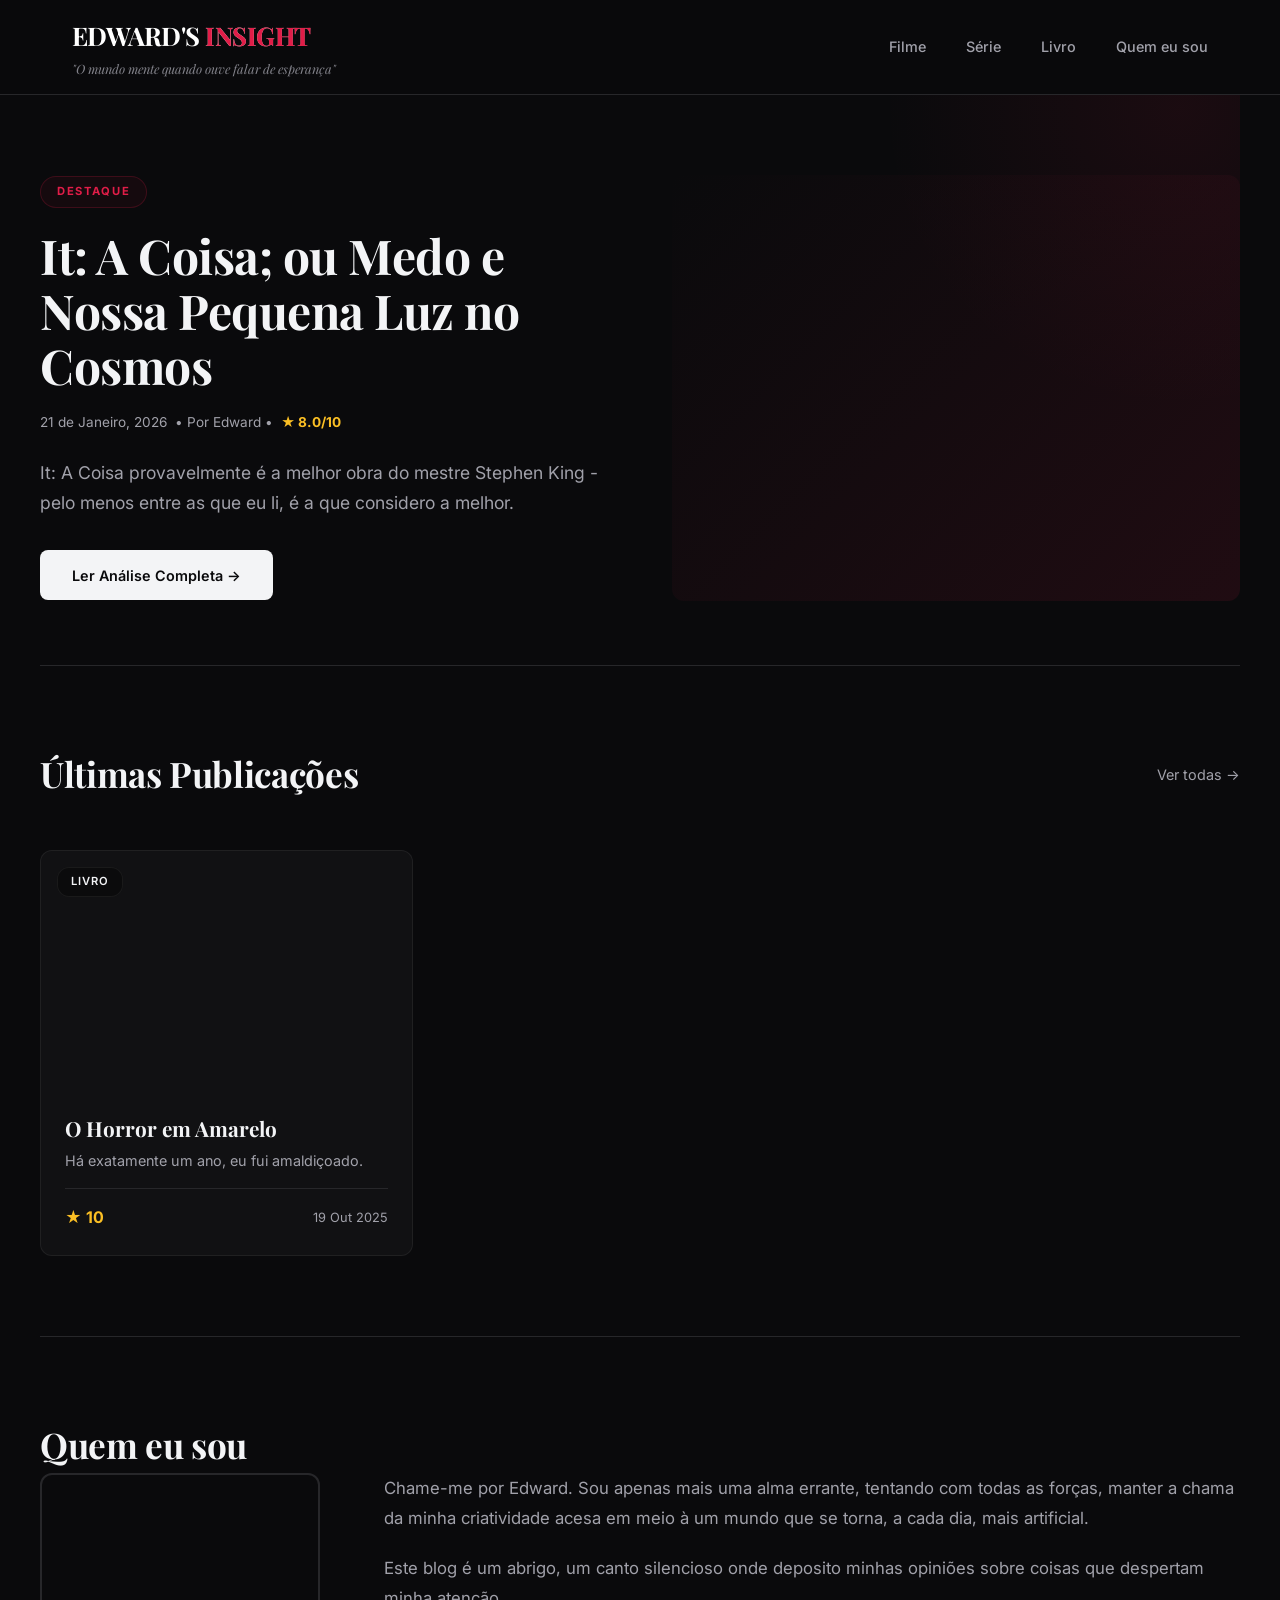
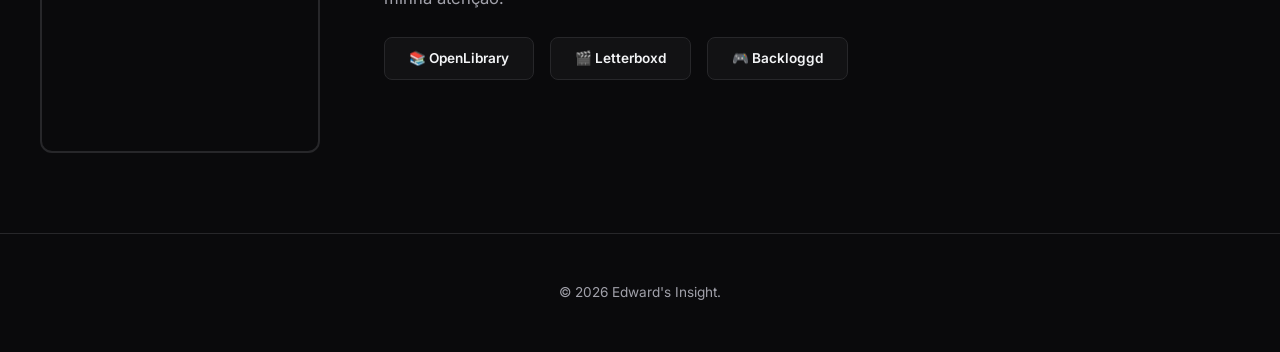
==== index.html @ c58634f1 "Update index.html" ====
<!DOCTYPE html>
<html lang="pt-BR">
<head>
    <meta charset="UTF-8">
    <meta name="viewport" content="width=device-width, initial-scale=1.0">
    <title>Edward's Insight</title>
    <link rel="preconnect" href="https://fonts.googleapis.com">
    <link rel="preconnect" href="https://fonts.gstatic.com" crossorigin>
    <link href="https://fonts.googleapis.com/css2?family=Inter:wght@400;500;600;700;800;900&family=Playfair+Display:ital,wght@0,700;1,700&display=swap" rel="stylesheet">
    <link rel="stylesheet" href="style.css">
</head>
<body>

    <header>
        <div class="container nav-container">
            <div class="header-brand">
                <a href="#" class="logo">Edward's <span>Insight</span></a>
                <span class="citacao">"O mundo mente quando ouve falar de esperança"</span>
            </div>
            <nav class="menu">
                <a href="#filmes">Filme</a>
                <a href="#series">Série</a>
                <a href="#livros">Livro</a>
                <a href="#quem-sou-eu">Quem eu sou</a>
            </nav>
            <button class="menu-toggle" aria-label="Abrir Menu">
                <span></span>
                <span></span>
                <span></span>
            </button>
        </div>
    </header>

    <section class="container hero">
        <div class="hero-grid">
            <div>
                <span class="tag">Destaque</span>
                <h1 class="hero-titulo">It: A Coisa; ou Medo e Nossa Pequena Luz no Cosmos</h1>
                <div class="meta">
                    <span>21 de Janeiro, 2026</span> • Por Edward • <span class="nota">★ 8.0/10</span>
                </div>
                <p class="hero-resumo">It: A Coisa provavelmente é a melhor obra do mestre Stephen King - pelo menos entre as que eu li, é a que considero a melhor.</p>
                <a href="artigos/it-serie.html" class="btn">Ler Análise Completa →</a>
            </div>
            <div class="hero-img-wrapper">
                <div class="hero-img" style="background-image: url('https://blogger.googleusercontent.com/img/b/R29vZ2xl/AVvXsEgFKUwnUkqNeAth1HgjTE02t_tDlfTXIJB0loju9uPDyCNITVh2ySRMK10zmA19sbYZz03EWnmIUHeQOFtm_yA51IrLAlcfj9njVxH4b0obHz_Ozd2uHpbK78REOrAnr-iMw5kouBTcJn1EtJ16XWh7wxf2cvPBUgOrG4vjLDAB_hctxl1NTqbbFlYAZB8S/s1600/1000033085.jpg');"></div>
                <div class="hero-img-overlay"></div>
            </div>
        </div>
    </section>

    <main class="container secao-conteudo">
        <div class="secao-header">
            <h2 class="secao-titulo">Últimas Publicações</h2>
            <a href="publicacoes.html" class="secao-link">Ver todas →</a>
        </div>
        
        <div class="grid-criticas">
            <article class="card">
                <a href="artigos/horror-em-amarelo.html">
                    <div class="card-img" style="background-image: url('https://blogger.googleusercontent.com/img/b/R29vZ2xl/AVvXsEiFDnD8z67GGnF-s6hKpj_prEW8hQm7ewB-X1jtVSBGwHzGWJQbJ6jT2U1hAUmMNIXkS3K8GuqwLOHyX2R-pKJ4xU77IoP63W0wJTDqHqoehyb1eLx3AXzcw4Y2yngd91Ul8_TxpV7jS0K-itjn5jR6amAvORm_9KVlvcJJZdZ10aA51wvpXo13y38NTB_N/s1536/1000198270.png');">
                        <span class="card-tag">Livro</span>
                    </div>
                    <div class="card-content">
                        <h3 class="card-titulo">O Horror em Amarelo</h3>
                        <p class="card-resumo">Há exatamente um ano, eu fui amaldiçoado.</p>
                        <div class="card-footer">
                            <span class="nota">★ 10</span>
                            <span class="card-data">19 Out 2025</span>
                        </div>
                    </div>
                </a>
            </article>
        </div> 
    </main> 

    <section id="quem-sou-eu" class="container secao-conteudo" style="border-bottom: none;">
        <h2 class="secao-titulo">Quem eu sou</h2>
        <div class="sobre-grid">
            <div class="perfil-img" style="background-image: url('imagens/reator.jpg');"></div>
            <div class="sobre-conteudo">
                <p class="sobre-texto">Chame-me por Edward. Sou apenas mais uma alma errante, tentando com todas as forças, manter a chama da minha criatividade acesa em meio à um mundo que se torna, a cada dia, mais artificial.</p>
                <p class="sobre-texto">Este blog é um abrigo, um canto silencioso onde deposito minhas opiniões sobre coisas que despertam minha atenção.</p>
                <div class="redes-sociais">
                    <a href="https://openlibrary.org/people/edward_a_gall/books/already-read" target="_blank" class="btn-social">📚 OpenLibrary</a>
                    <a href="https://letterboxd.com/Edward_AGall/" target="_blank" class="btn-social">🎬 Letterboxd</a>
                    <a href="#" target="_blank" class="btn-social">🎮 Backloggd</a>
                </div>
            </div>
        </div>
    </section>

    <footer>
        <div class="container">
            <p>&copy; 2026 Edward's Insight.</p>
        </div>
    </footer>

    <script>
        // Menu mobile toggle simples
        document.querySelector('.menu-toggle')?.addEventListener('click', function() {
            document.querySelector('.menu').classList.toggle('active');
        });
    </script>
</body>
</html>
---- style.css ----
/* style.css - Versão Melhorada e Otimizada */
:root {
    --bg-principal: #0a0a0c;
    --bg-card: #121215;
    --texto-principal: #f3f4f6;
    --texto-secundario: #a1a1aa;
    --sotaque: #e11d48;
    --sotaque-glow: rgba(225, 29, 72, 0.15);
    --borda: #27272a;
    --glass-bg: rgba(255, 255, 255, 0.03);
    --glass-border: rgba(255, 255, 255, 0.06);
    
    /* Fontes aplicadas corretamente */
    --fonte-padrao: 'Inter', -apple-system, BlinkMacSystemFont, sans-serif;
    --fonte-destaque: 'Playfair Display', serif;
}

* {
    margin: 0;
    padding: 0;
    box-sizing: border-box;
}

html {
    scroll-behavior: smooth;
}

body {
    background-color: var(--bg-principal);
    color: var(--texto-principal);
    line-height: 1.6;
    font-family: var(--fonte-padrao);
    -webkit-font-smoothing: antialiased;
}

a {
    color: inherit;
    text-decoration: none;
}

.container {
    max-width: 1200px;
    margin: 0 auto;
    padding: 0 2rem;
}

/* === HEADER === */
header {
    border-bottom: 1px solid var(--borda);
    position: sticky;
    top: 0;
    background: rgba(10, 10, 12, 0.85);
    backdrop-filter: blur(20px) saturate(1.2);
    -webkit-backdrop-filter: blur(20px) saturate(1.2);
    z-index: 100;
    padding: 0.75rem 0;
}

.nav-container {
    display: flex;
    justify-content: space-between;
    align-items: center;
    min-height: 70px;
}

.header-brand {
    display: flex;
    flex-direction: column;
}

.logo {
    font-family: var(--fonte-destaque);
    font-size: 1.6rem;
    font-weight: 700;
    letter-spacing: -0.02em;
    text-transform: uppercase;
    background: linear-gradient(135deg, #fff 60%, var(--sotaque));
    -webkit-background-clip: text;
    -webkit-text-fill-color: transparent;
    background-clip: text;
}

.logo span {
    background: none;
    -webkit-text-fill-color: var(--sotaque);
}

.citacao {
    font-family: var(--fonte-destaque);
    font-size: 0.8rem;
    color: var(--texto-secundario);
    font-style: italic;
    margin-top: 0.2rem;
    opacity: 0.8;
}

.menu {
    display: flex;
    gap: 2.5rem;
    font-size: 0.9rem;
    font-weight: 500;
}

.menu a {
    color: var(--texto-secundario);
    position: relative;
    transition: color 0.3s ease;
}

.menu a::after {
    content: '';
    position: absolute;
    bottom: -4px;
    left: 0;
    width: 0;
    height: 2px;
    background: var(--sotaque);
    transition: width 0.3s ease;
}

.menu a:hover {
    color: var(--texto-principal);
}

.menu a:hover::after {
    width: 100%;
}

.menu-toggle {
    display: none;
    flex-direction: column;
    gap: 5px;
    background: none;
    border: none;
    cursor: pointer;
    padding: 5px;
}

.menu-toggle span {
    width: 25px;
    height: 2px;
    background: var(--texto-principal);
    transition: all 0.3s ease;
}

/* === HERO === */
.hero {
    padding: 5rem 0 4rem;
    border-bottom: 1px solid var(--borda);
    position: relative;
    overflow: hidden;
}

.hero::before {
    content: '';
    position: absolute;
    top: -50%;
    right: -20%;
    width: 600px;
    height: 600px;
    background: radial-gradient(circle, rgba(225, 29, 72, 0.08), transparent 70%);
    border-radius: 50%;
    pointer-events: none;
}

.hero-grid {
    display: grid;
    grid-template-columns: 1fr 1fr;
    gap: 4rem;
    align-items: center;
    position: relative;
    z-index: 1;
}

.hero-img-wrapper {
    position: relative;
    border-radius: 12px;
    overflow: hidden;
    aspect-ratio: 4/3;
}

.hero-img {
    width: 100%;
    height: 100%;
    background-size: cover;
    background-position: center;
    transition: transform 0.6s ease;
}

.hero-img-wrapper:hover .hero-img {
    transform: scale(1.03);
}

.hero-img-overlay {
    position: absolute;
    inset: 0;
    background: linear-gradient(135deg, rgba(10, 10, 12, 0.4), rgba(225, 29, 72, 0.1));
}

.tag {
    display: inline-block;
    font-size: 0.7rem;
    font-weight: 700;
    text-transform: uppercase;
    letter-spacing: 0.15em;
    color: var(--sotaque);
    margin-bottom: 1.2rem;
    padding: 0.4rem 1rem;
    border: 1px solid rgba(225, 29, 72, 0.2);
    border-radius: 20px;
    background: rgba(225, 29, 72, 0.05);
}

.hero-titulo {
    font-family: var(--fonte-destaque);
    font-size: 3rem;
    font-weight: 700;
    line-height: 1.15;
    margin-bottom: 1.2rem;
    letter-spacing: -0.01em;
}

.meta {
    font-size: 0.85rem;
    color: var(--texto-secundario);
    margin-bottom: 1.5rem;
    display: flex;
    gap: 0.5rem;
    flex-wrap: wrap;
}

.nota {
    font-weight: 700;
    color: #fbbf24;
}

.hero-resumo {
    color: var(--texto-secundario);
    margin-bottom: 2rem;
    font-size: 1.1rem;
    line-height: 1.7;
}

.btn {
    display: inline-flex;
    align-items: center;
    gap: 0.5rem;
    background: var(--texto-principal);
    color: var(--bg-principal);
    padding: 0.85rem 2rem;
    border-radius: 8px;
    font-size: 0.9rem;
    font-weight: 600;
    transition: all 0.3s ease;
    border: none;
    cursor: pointer;
}

.btn:hover {
    transform: translateY(-2px);
    box-shadow: 0 10px 30px rgba(225, 29, 72, 0.2);
}

/* === SEÇÃO === */
.secao-conteudo {
    padding: 5rem 0;
    border-bottom: 1px solid var(--borda);
}

.secao-header {
    display: flex;
    justify-content: space-between;
    align-items: center;
    margin-bottom: 3rem;
}

.secao-titulo {
    font-family: var(--fonte-destaque);
    font-size: 2.2rem;
    font-weight: 700;
    letter-spacing: -0.01em;
}

.secao-link {
    color: var(--texto-secundario);
    font-size: 0.9rem;
    transition: color 0.3s ease;
}

.secao-link:hover {
    color: var(--texto-principal);
}

/* === GRID DE CRÍTICAS === */
.grid-criticas {
    display: grid;
    grid-template-columns: repeat(auto-fill, minmax(320px, 1fr));
    gap: 2.5rem;
}

.card {
    background: var(--glass-bg);
    border: 1px solid var(--glass-border);
    border-radius: 12px;
    overflow: hidden;
    transition: all 0.4s ease;
}

.card:hover {
    transform: translateY(-6px);
    border-color: rgba(225, 29, 72, 0.2);
    box-shadow: 0 20px 40px rgba(0, 0, 0, 0.3);
}

.card-img {
    width: 100%;
    height: 240px;
    background-size: cover;
    background-position: center;
    position: relative;
}

.card-tag {
    position: absolute;
    top: 1rem;
    left: 1rem;
    font-size: 0.7rem;
    font-weight: 600;
    text-transform: uppercase;
    letter-spacing: 0.1em;
    padding: 0.3rem 0.8rem;
    border-radius: 12px;
    background: rgba(10, 10, 12, 0.8);
    backdrop-filter: blur(8px);
    border: 1px solid var(--glass-border);
}

.card-content {
    padding: 1.5rem;
}

.card-titulo {
    font-family: var(--fonte-destaque);
    font-size: 1.3rem;
    font-weight: 700;
    line-height: 1.3;
    margin-bottom: 0.5rem;
}

.card-resumo {
    color: var(--texto-secundario);
    font-size: 0.9rem;
    line-height: 1.5;
    margin-bottom: 1rem;
}

.card-footer {
    display: flex;
    justify-content: space-between;
    align-items: center;
    padding-top: 1rem;
    border-top: 1px solid var(--borda);
}

.card-data {
    color: var(--texto-secundario);
    font-size: 0.8rem;
}

/* === SOBRE === */
.sobre-grid {
    display: grid;
    grid-template-columns: 280px 1fr;
    gap: 4rem;
    align-items: start;
}

.perfil-img {
    width: 100%;
    aspect-ratio: 1;
    background-size: cover;
    background-position: center;
    border-radius: 12px;
    border: 2px solid var(--borda);
    transition: transform 0.4s ease;
}

.perfil-img:hover {
    transform: scale(1.02);
}

.sobre-texto {
    color: var(--texto-secundario);
    font-size: 1.05rem;
    line-height: 1.8;
    margin-bottom: 1.2rem;
}

.redes-sociais {
    display: flex;
    gap: 1rem;
    flex-wrap: wrap;
    margin-top: 1.5rem;
}

.btn-social {
    padding: 0.6rem 1.5rem;
    border-radius: 8px;
    font-size: 0.85rem;
    font-weight: 600;
    border: 1px solid var(--borda);
    color: var(--texto-principal);
    background: var(--glass-bg);
    transition: all 0.3s ease;
}

.btn-social:hover {
    background: var(--texto-principal);
    color: var(--bg-principal);
    transform: translateY(-2px);
}

/* === FOOTER === */
footer {
    padding: 3rem 0;
    text-align: center;
    border-top: 1px solid var(--borda);
    font-size: 0.85rem;
    color: var(--texto-secundario);
}

/* === RESPONSIVO === */
@media (max-width: 1024px) {
    .hero-titulo {
        font-size: 2.5rem;
    }
}

@media (max-width: 768px) {
    .hero-grid, .sobre-grid {
        grid-template-columns: 1fr;
        gap: 2.5rem;
    }
    
    .hero {
        padding: 3rem 0;
    }
    
    .hero-titulo {
        font-size: 2.2rem;
    }
    
    .hero-img-wrapper {
        order: -1;
        max-height: 300px;
    }
    
    .perfil-img {
        max-width: 280px;
        margin: 0 auto;
    }
    
    .menu {
        display: none;
        position: absolute;
        top: 100%;
        left: 0;
        right: 0;
        background: rgba(10, 10, 12, 0.95);
        backdrop-filter: blur(20px);
        flex-direction: column;
        padding: 2rem;
        gap: 1.5rem;
        border-bottom: 1px solid var(--borda);
    }
    
    .menu.active {
        display: flex;
    }
    
    .menu-toggle {
        display: flex;
    }
    
    .grid-criticas {
        grid-template-columns: 1fr;
    }
    
    .secao-header {
        flex-direction: column;
        align-items: flex-start;
        gap: 0.5rem;
    }
    
    .secao-titulo {
        font-size: 1.8rem;
    }
}

@media (max-width: 480px) {
    .container {
        padding: 0 1rem;
    }
    
    .hero-titulo {
        font-size: 1.8rem;
    }
    
    .btn {
        width: 100%;
        justify-content: center;
    }
}

/* ========================================================
   CONFIGURAÇÃO DAS PÁGINAS INTERNAS (CRÍTICA E FEED)
======================================================== */

.artigo-page header,
.feed-page header {
    position: relative !important;
    backdrop-filter: none !important;
    -webkit-backdrop-filter: none !important;
    background: var(--bg-principal) !important;
}

@media (max-width: 768px) {
    .artigo-page header,
    .feed-page header {
        position: relative !important;
    }
}
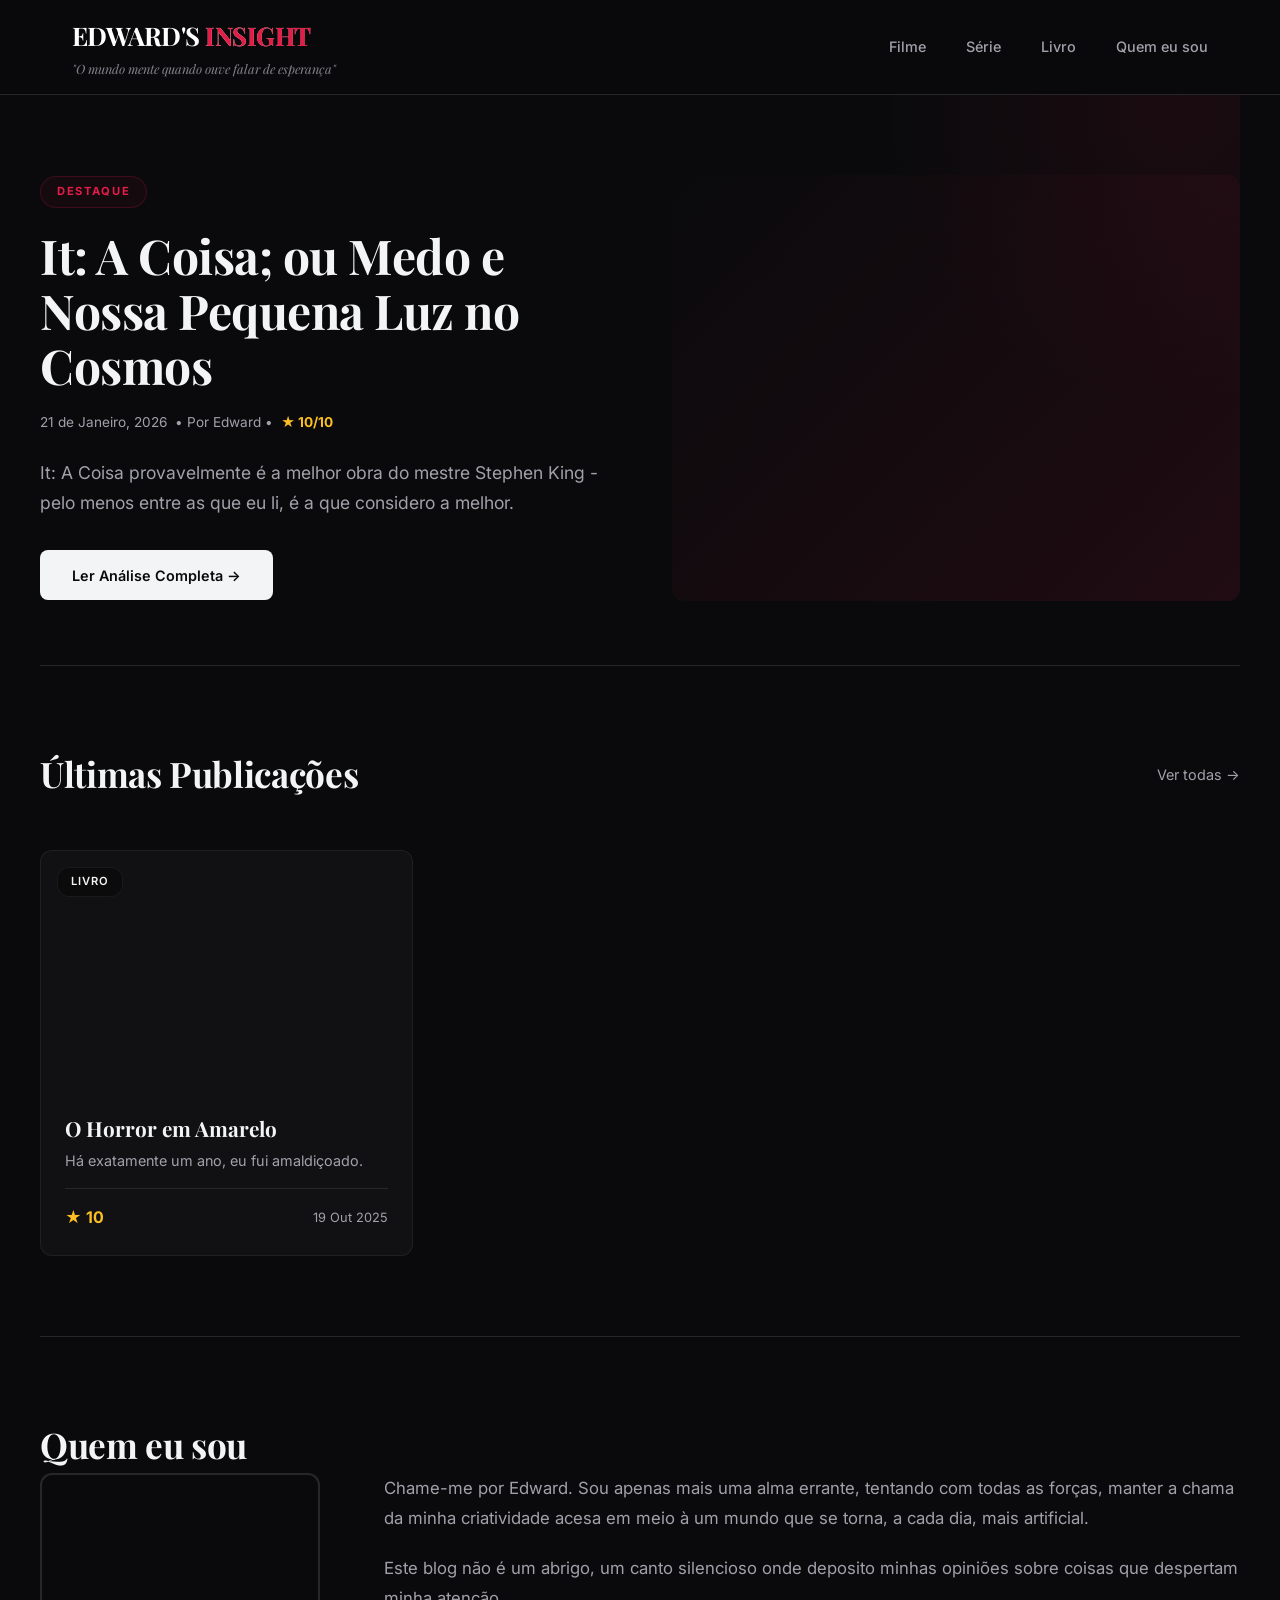
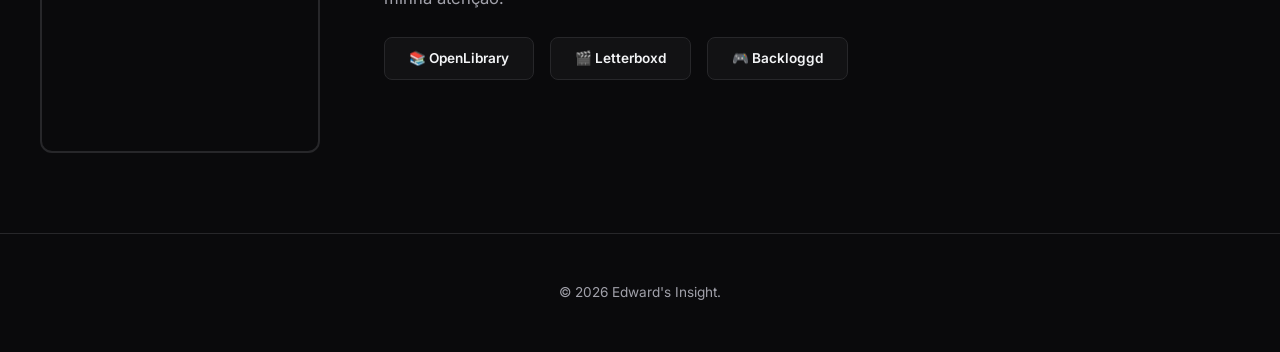
==== commit 7f1eff71: "Update navigation links and improve content clarity" ====
--- a/index.html
+++ b/index.html
@@ -18,11 +18,11 @@
                 <span class="citacao">"O mundo mente quando ouve falar de esperança"</span>
             </div>
             <nav class="menu">
-                <a href="#filmes">Filme</a>
-                <a href="#series">Série</a>
-                <a href="#livros">Livro</a>
-                <a href="#quem-sou-eu">Quem eu sou</a>
-            </nav>
+    		<a href="publicacoes.html?tag=filme">Filme</a>
+   		 <a href="publicacoes.html?tag=serie">Série</a>
+    		<a href="publicacoes.html?tag=livro">Livro</a>
+    		<a href="index.html#quem-sou-eu">Quem eu sou</a>
+	    </nav>
             <button class="menu-toggle" aria-label="Abrir Menu">
                 <span></span>
                 <span></span>
@@ -37,7 +37,7 @@
                 <span class="tag">Destaque</span>
                 <h1 class="hero-titulo">It: A Coisa; ou Medo e Nossa Pequena Luz no Cosmos</h1>
                 <div class="meta">
-                    <span>21 de Janeiro, 2026</span> • Por Edward • <span class="nota">★ 8.0/10</span>
+                    <span>21 de Janeiro, 2026</span> • Por Edward • <span class="nota">★ 10/10</span>
                 </div>
                 <p class="hero-resumo">It: A Coisa provavelmente é a melhor obra do mestre Stephen King - pelo menos entre as que eu li, é a que considero a melhor.</p>
                 <a href="artigos/it-serie.html" class="btn">Ler Análise Completa →</a>
@@ -80,7 +80,7 @@
             <div class="perfil-img" style="background-image: url('imagens/reator.jpg');"></div>
             <div class="sobre-conteudo">
                 <p class="sobre-texto">Chame-me por Edward. Sou apenas mais uma alma errante, tentando com todas as forças, manter a chama da minha criatividade acesa em meio à um mundo que se torna, a cada dia, mais artificial.</p>
-                <p class="sobre-texto">Este blog é um abrigo, um canto silencioso onde deposito minhas opiniões sobre coisas que despertam minha atenção.</p>
+                <p class="sobre-texto">Este blog não é um abrigo, um canto silencioso onde deposito minhas opiniões sobre coisas que despertam minha atenção.</p>
                 <div class="redes-sociais">
                     <a href="https://openlibrary.org/people/edward_a_gall/books/already-read" target="_blank" class="btn-social">📚 OpenLibrary</a>
                     <a href="https://letterboxd.com/Edward_AGall/" target="_blank" class="btn-social">🎬 Letterboxd</a>
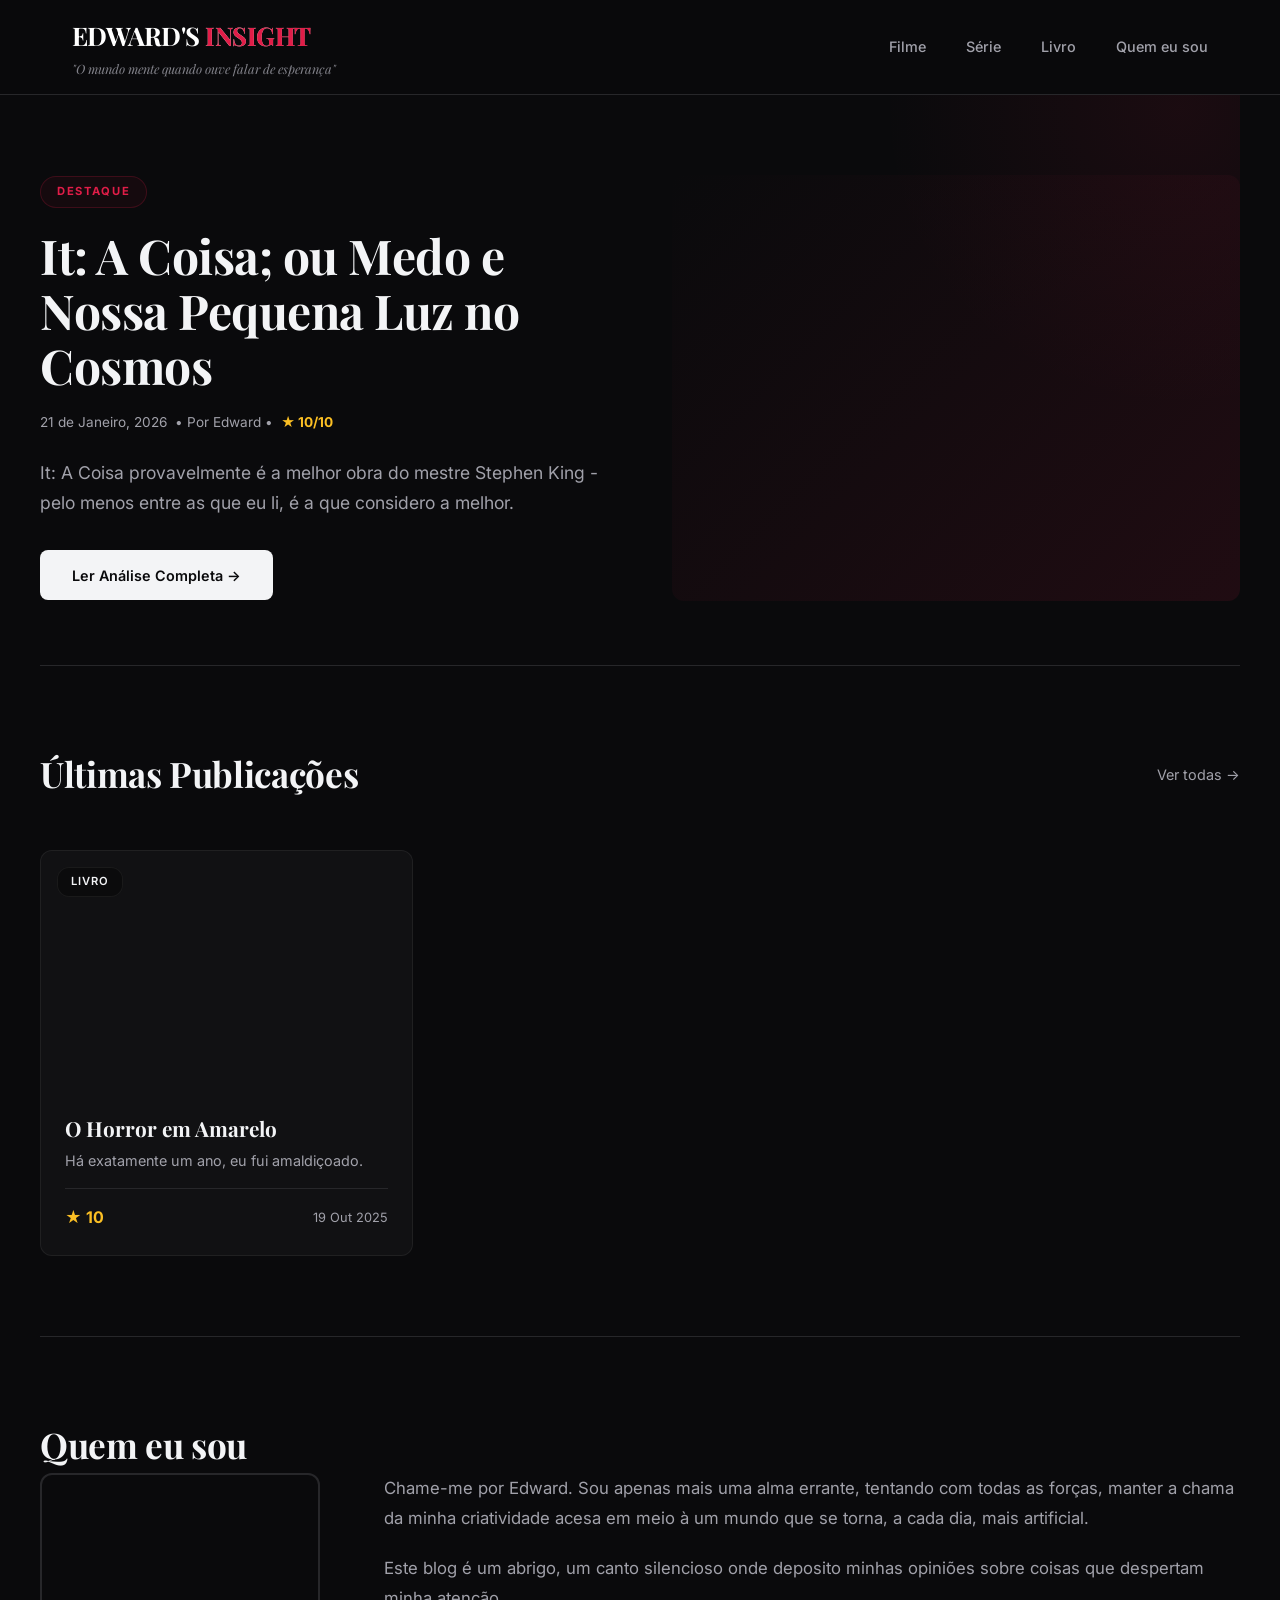
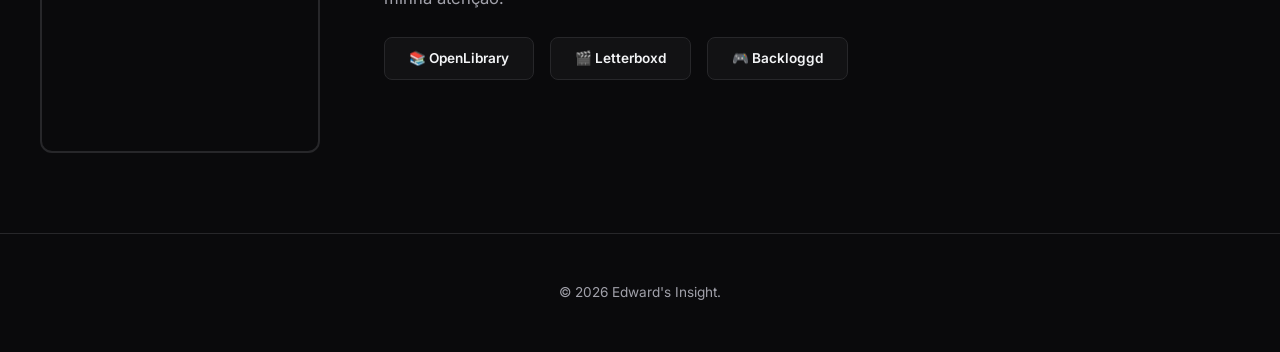
==== commit 45d29b30: "Update index.html" ====
--- a/index.html
+++ b/index.html
@@ -77,10 +77,10 @@
     <section id="quem-sou-eu" class="container secao-conteudo" style="border-bottom: none;">
         <h2 class="secao-titulo">Quem eu sou</h2>
         <div class="sobre-grid">
-            <div class="perfil-img" style="background-image: url('imagens/reator.jpg');"></div>
+            <div class="perfil-img" style="background-image: url('https://i.ibb.co/C5Znq2pF/IMG-20260616-191210-023.jpg');"></div>
             <div class="sobre-conteudo">
                 <p class="sobre-texto">Chame-me por Edward. Sou apenas mais uma alma errante, tentando com todas as forças, manter a chama da minha criatividade acesa em meio à um mundo que se torna, a cada dia, mais artificial.</p>
-                <p class="sobre-texto">Este blog não é um abrigo, um canto silencioso onde deposito minhas opiniões sobre coisas que despertam minha atenção.</p>
+                <p class="sobre-texto">Este blog é um abrigo, um canto silencioso onde deposito minhas opiniões sobre coisas que despertam minha atenção.</p>
                 <div class="redes-sociais">
                     <a href="https://openlibrary.org/people/edward_a_gall/books/already-read" target="_blank" class="btn-social">📚 OpenLibrary</a>
                     <a href="https://letterboxd.com/Edward_AGall/" target="_blank" class="btn-social">🎬 Letterboxd</a>
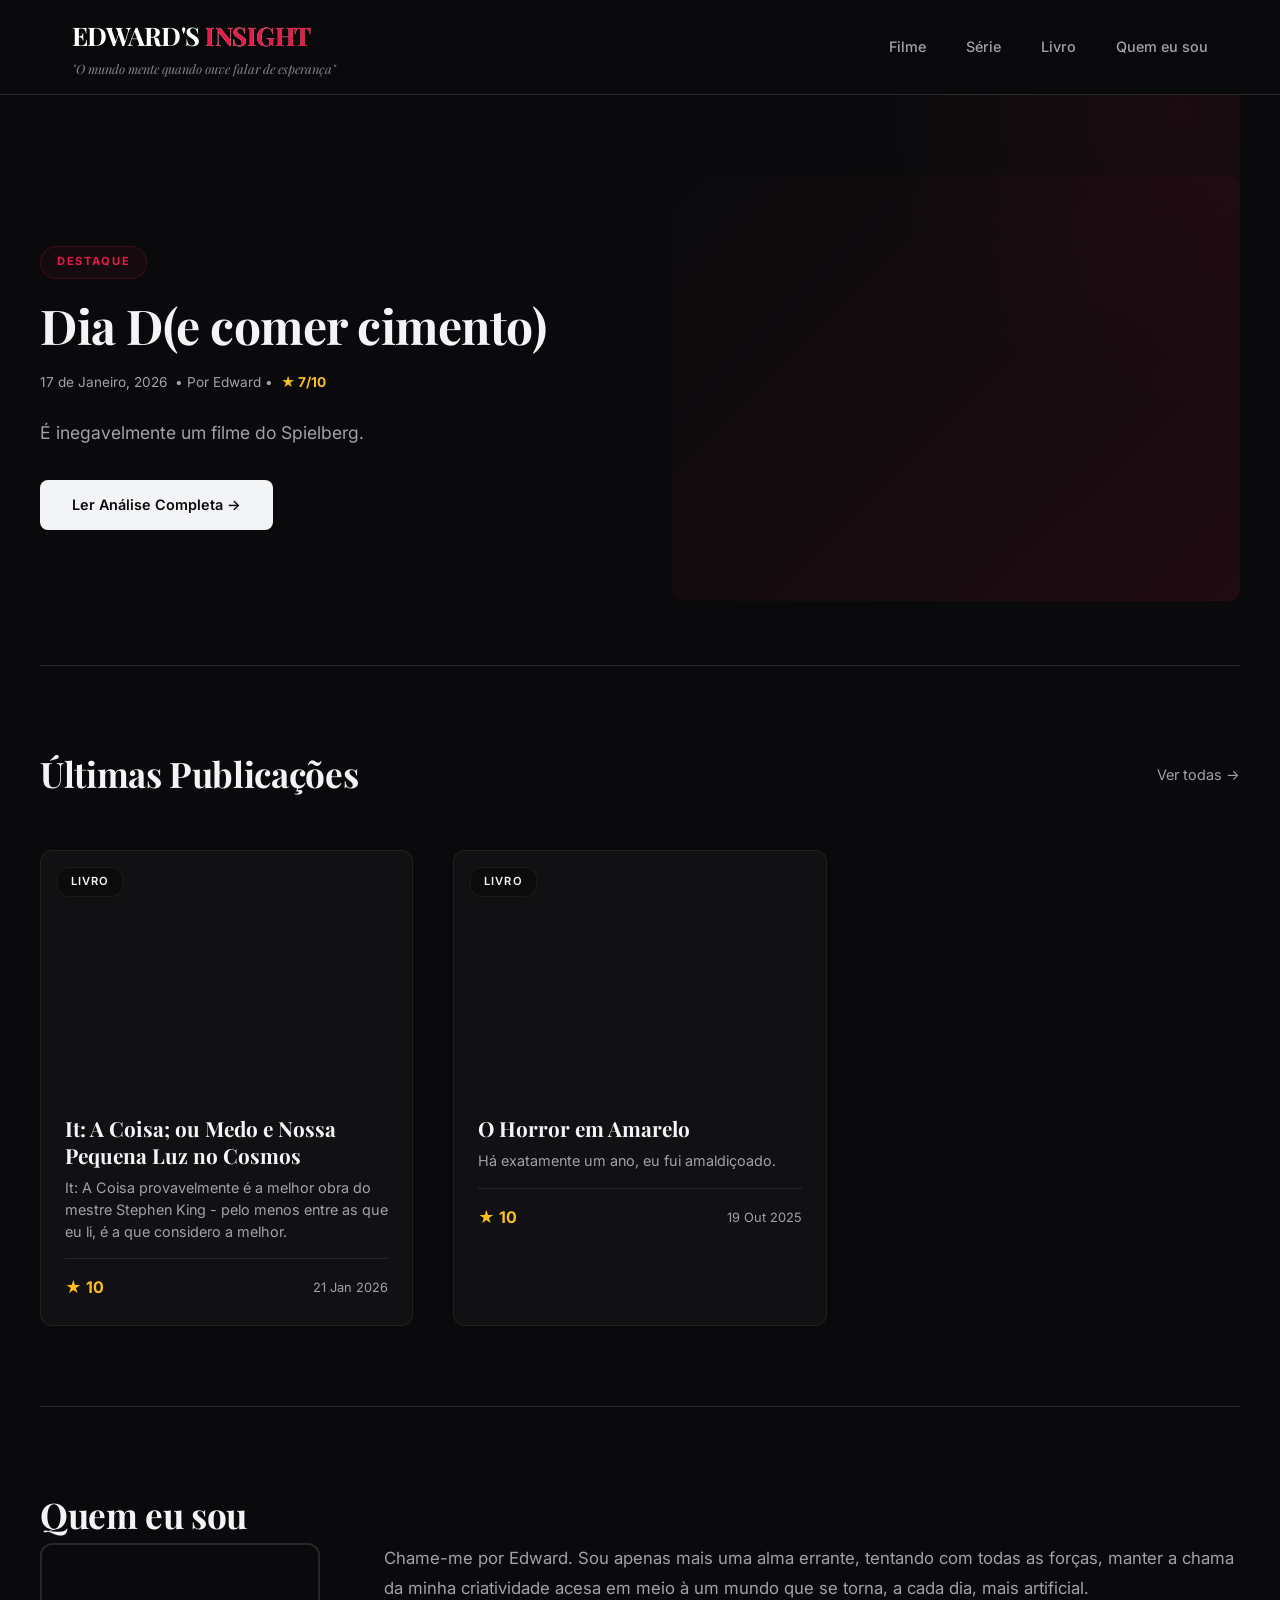
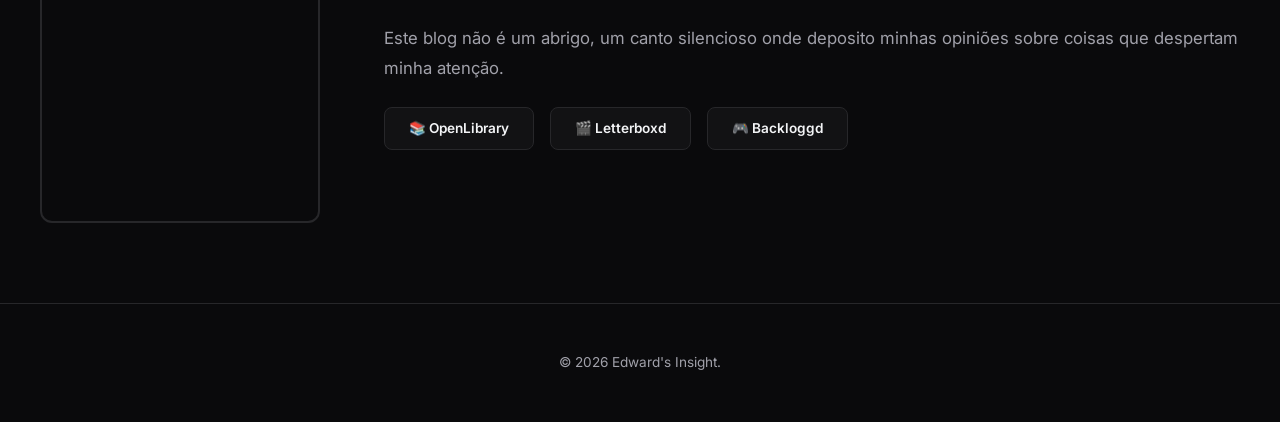
==== commit e50f78d5: "Update index.html" ====
--- a/index.html
+++ b/index.html
@@ -35,15 +35,15 @@
         <div class="hero-grid">
             <div>
                 <span class="tag">Destaque</span>
-                <h1 class="hero-titulo">It: A Coisa; ou Medo e Nossa Pequena Luz no Cosmos</h1>
+                <h1 class="hero-titulo">Dia D(e comer cimento)</h1>
                 <div class="meta">
-                    <span>21 de Janeiro, 2026</span> • Por Edward • <span class="nota">★ 10/10</span>
+                    <span>17 de Janeiro, 2026</span> • Por Edward • <span class="nota">★ 7/10</span>
                 </div>
-                <p class="hero-resumo">It: A Coisa provavelmente é a melhor obra do mestre Stephen King - pelo menos entre as que eu li, é a que considero a melhor.</p>
-                <a href="artigos/it-serie.html" class="btn">Ler Análise Completa →</a>
+                <p class="hero-resumo">É inegavelmente um filme do Spielberg.</p>
+                <a href="artigos/dia-d.html" class="btn">Ler Análise Completa →</a>
             </div>
             <div class="hero-img-wrapper">
-                <div class="hero-img" style="background-image: url('https://blogger.googleusercontent.com/img/b/R29vZ2xl/AVvXsEgFKUwnUkqNeAth1HgjTE02t_tDlfTXIJB0loju9uPDyCNITVh2ySRMK10zmA19sbYZz03EWnmIUHeQOFtm_yA51IrLAlcfj9njVxH4b0obHz_Ozd2uHpbK78REOrAnr-iMw5kouBTcJn1EtJ16XWh7wxf2cvPBUgOrG4vjLDAB_hctxl1NTqbbFlYAZB8S/s1600/1000033085.jpg');"></div>
+                <div class="hero-img" style="background-image: url('https://m.media-amazon.com/images/M/MV5BZDMzMDNiZDItYmM2MC00ZWEzLTliZDAtMGZjNTE2ZjVjYmJkXkEyXkFqcGc@._V1_FMjpg_UX1000_.jpg');"></div>
                 <div class="hero-img-overlay"></div>
             </div>
         </div>
@@ -54,8 +54,25 @@
             <h2 class="secao-titulo">Últimas Publicações</h2>
             <a href="publicacoes.html" class="secao-link">Ver todas →</a>
         </div>
+
+        <div class="grid-criticas">
+            
+            <article class="card">
+                <a href="artigos/it-serie.html">
+                    <div class="card-img" style="background-image: url('https://blogger.googleusercontent.com/img/b/R29vZ2xl/AVvXsEgFKUwnUkqNeAth1HgjTE02t_tDlfTXIJB0loju9uPDyCNITVh2ySRMK10zmA19sbYZz03EWnmIUHeQOFtm_yA51IrLAlcfj9njVxH4b0obHz_Ozd2uHpbK78REOrAnr-iMw5kouBTcJn1EtJ16XWh7wxf2cvPBUgOrG4vjLDAB_hctxl1NTqbbFlYAZB8S/s1600/1000033085.jpg');">
+                        <span class="card-tag">Livro</span>
+                    </div>
+                    <div class="card-content">
+                        <h3 class="card-titulo">It: A Coisa; ou Medo e Nossa Pequena Luz no Cosmos</h3>
+                        <p class="card-resumo">It: A Coisa provavelmente é a melhor obra do mestre Stephen King - pelo menos entre as que eu li, é a que considero a melhor.</p>
+                        <div class="card-footer">
+                            <span class="nota">★ 10</span>
+                            <span class="card-data">21 Jan 2026</span>
+                        </div>
+                    </div>
+                </a>
+            </article>
         
-        <div class="grid-criticas">
             <article class="card">
                 <a href="artigos/horror-em-amarelo.html">
                     <div class="card-img" style="background-image: url('https://blogger.googleusercontent.com/img/b/R29vZ2xl/AVvXsEiFDnD8z67GGnF-s6hKpj_prEW8hQm7ewB-X1jtVSBGwHzGWJQbJ6jT2U1hAUmMNIXkS3K8GuqwLOHyX2R-pKJ4xU77IoP63W0wJTDqHqoehyb1eLx3AXzcw4Y2yngd91Ul8_TxpV7jS0K-itjn5jR6amAvORm_9KVlvcJJZdZ10aA51wvpXo13y38NTB_N/s1536/1000198270.png');">
@@ -70,17 +87,18 @@
                         </div>
                     </div>
                 </a>
-            </article>
+            </article> 
+
         </div> 
-    </main> 
+    </main>
 
     <section id="quem-sou-eu" class="container secao-conteudo" style="border-bottom: none;">
         <h2 class="secao-titulo">Quem eu sou</h2>
         <div class="sobre-grid">
-            <div class="perfil-img" style="background-image: url('https://i.ibb.co/C5Znq2pF/IMG-20260616-191210-023.jpg');"></div>
+            <div class="perfil-img" style="background-image: url('imagens/reator.jpg');"></div>
             <div class="sobre-conteudo">
                 <p class="sobre-texto">Chame-me por Edward. Sou apenas mais uma alma errante, tentando com todas as forças, manter a chama da minha criatividade acesa em meio à um mundo que se torna, a cada dia, mais artificial.</p>
-                <p class="sobre-texto">Este blog é um abrigo, um canto silencioso onde deposito minhas opiniões sobre coisas que despertam minha atenção.</p>
+                <p class="sobre-texto">Este blog não é um abrigo, um canto silencioso onde deposito minhas opiniões sobre coisas que despertam minha atenção.</p>
                 <div class="redes-sociais">
                     <a href="https://openlibrary.org/people/edward_a_gall/books/already-read" target="_blank" class="btn-social">📚 OpenLibrary</a>
                     <a href="https://letterboxd.com/Edward_AGall/" target="_blank" class="btn-social">🎬 Letterboxd</a>
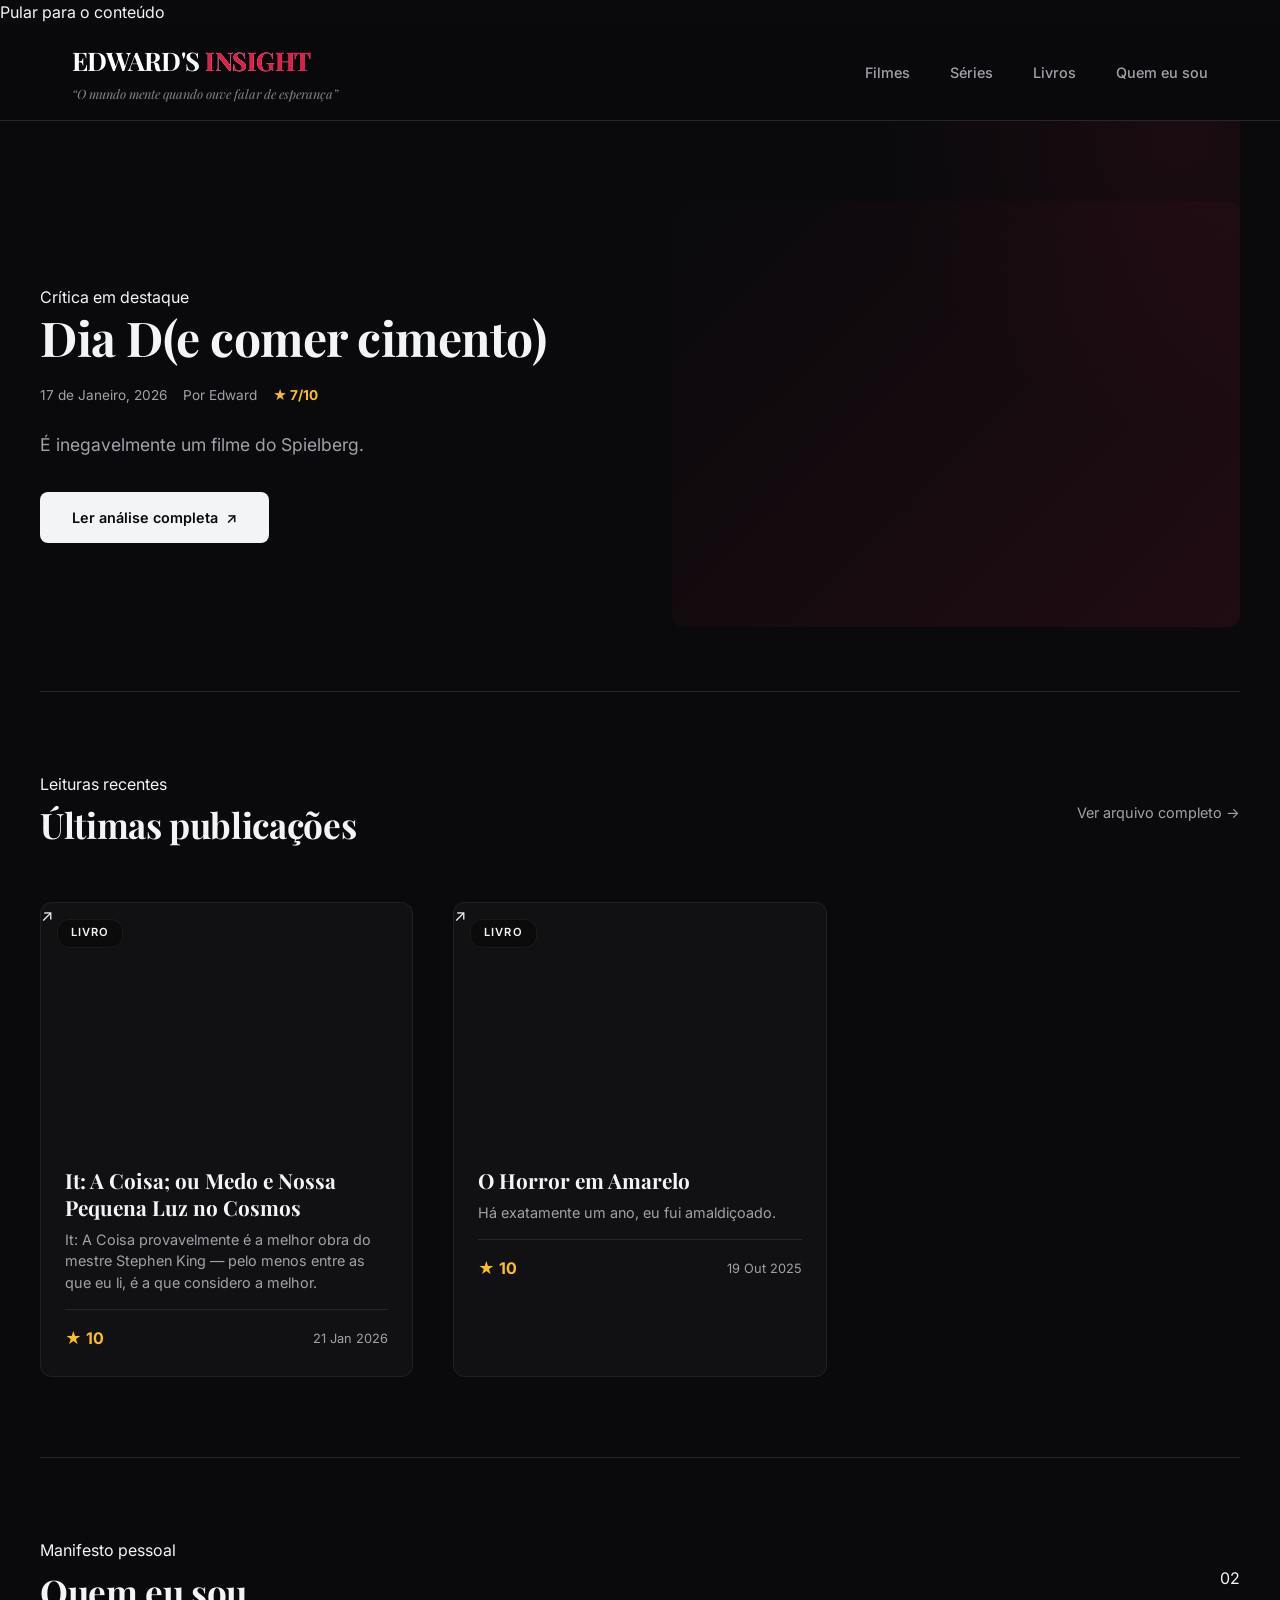
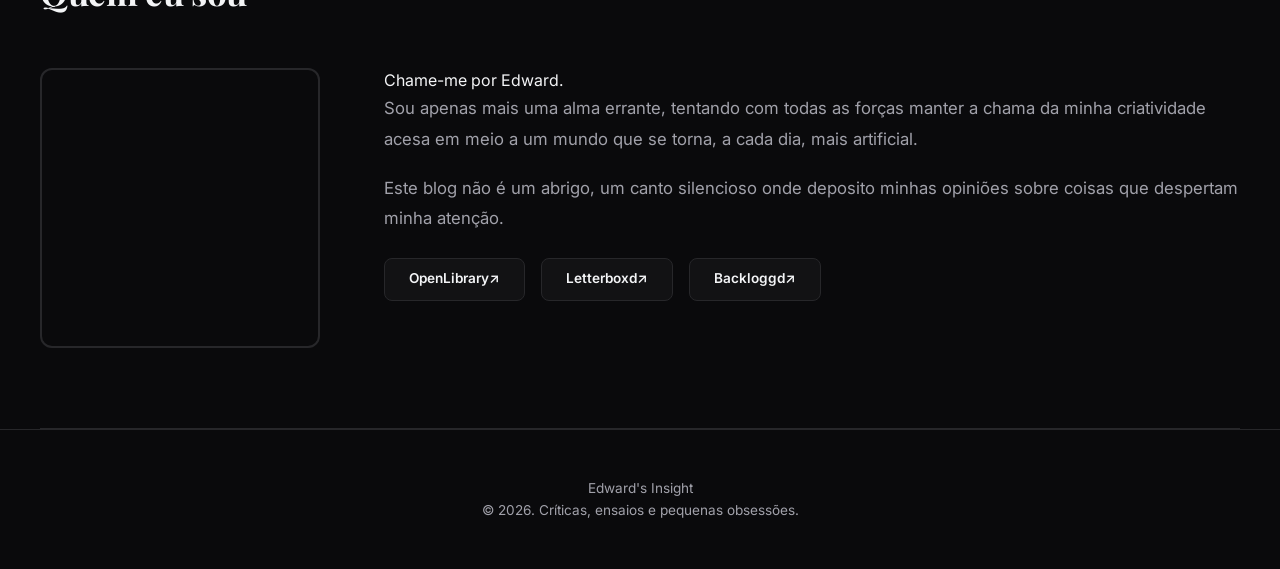
==== commit 6055ecf5: "Update index.html" ====
--- a/index.html
+++ b/index.html
@@ -3,27 +3,35 @@
 <head>
     <meta charset="UTF-8">
     <meta name="viewport" content="width=device-width, initial-scale=1.0">
+    <meta name="theme-color" content="#09090b">
+    <meta name="description" content="Edward's Insight — críticas e ensaios sobre filmes, séries, livros e cultura.">
     <title>Edward's Insight</title>
     <link rel="preconnect" href="https://fonts.googleapis.com">
     <link rel="preconnect" href="https://fonts.gstatic.com" crossorigin>
-    <link href="https://fonts.googleapis.com/css2?family=Inter:wght@400;500;600;700;800;900&family=Playfair+Display:ital,wght@0,700;1,700&display=swap" rel="stylesheet">
+    <link href="https://fonts.googleapis.com/css2?family=Inter:wght@400;500;600;700;800&family=Playfair+Display:ital,wght@0,600;0,700;1,600&display=swap" rel="stylesheet">
     <link rel="stylesheet" href="style.css">
 </head>
 <body>
+    <a class="skip-link" href="#conteudo">Pular para o conteúdo</a>
+    <div class="ambient-glow" aria-hidden="true"></div>
 
-    <header>
+    <header class="site-header">
         <div class="container nav-container">
             <div class="header-brand">
-                <a href="#" class="logo">Edward's <span>Insight</span></a>
-                <span class="citacao">"O mundo mente quando ouve falar de esperança"</span>
+                <a href="index.html" class="logo" aria-label="Edward's Insight — página inicial">
+                    Edward's <span>Insight</span>
+                </a>
+                <span class="citacao">“O mundo mente quando ouve falar de esperança”</span>
             </div>
-            <nav class="menu">
-    		<a href="publicacoes.html?tag=filme">Filme</a>
-   		 <a href="publicacoes.html?tag=serie">Série</a>
-    		<a href="publicacoes.html?tag=livro">Livro</a>
-    		<a href="index.html#quem-sou-eu">Quem eu sou</a>
-	    </nav>
-            <button class="menu-toggle" aria-label="Abrir Menu">
+
+            <nav class="menu" id="menu-principal" aria-label="Navegação principal">
+                <a href="publicacoes.html?tag=filme">Filmes</a>
+                <a href="publicacoes.html?tag=serie">Séries</a>
+                <a href="publicacoes.html?tag=livro">Livros</a>
+                <a href="#quem-sou-eu">Quem eu sou</a>
+            </nav>
+
+            <button class="menu-toggle" type="button" aria-label="Abrir menu" aria-controls="menu-principal" aria-expanded="false">
                 <span></span>
                 <span></span>
                 <span></span>
@@ -31,93 +39,140 @@
         </div>
     </header>
 
-    <section class="container hero">
-        <div class="hero-grid">
-            <div>
-                <span class="tag">Destaque</span>
-                <h1 class="hero-titulo">Dia D(e comer cimento)</h1>
-                <div class="meta">
-                    <span>17 de Janeiro, 2026</span> • Por Edward • <span class="nota">★ 7/10</span>
+    <main id="conteudo">
+        <section class="hero-shell">
+            <div class="container hero">
+                <div class="hero-grid">
+                    <div class="hero-copy">
+                        <p class="eyebrow"><span></span> Crítica em destaque</p>
+                        <h1 class="hero-titulo">Dia D(e comer cimento)</h1>
+                        <div class="meta" aria-label="Informações da publicação">
+                            <span>17 de Janeiro, 2026</span>
+                            <span class="meta-separator" aria-hidden="true"></span>
+                            <span>Por Edward</span>
+                            <span class="meta-separator" aria-hidden="true"></span>
+                            <span class="nota">★ 7/10</span>
+                        </div>
+                        <p class="hero-resumo">É inegavelmente um filme do Spielberg.</p>
+                        <a href="artigos/dia-d.html" class="btn">
+                            Ler análise completa
+                            <span aria-hidden="true">↗</span>
+                        </a>
+                    </div>
+
+                    <a href="artigos/dia-d.html" class="hero-img-wrapper" aria-label="Ler Dia D(e comer cimento)">
+                        <div class="hero-img" style="background-image: url('https://m.media-amazon.com/images/M/MV5BZDMzMDNiZDItYmM2MC00ZWEzLTliZDAtMGZjNTE2ZjVjYmJkXkEyXkFqcGc@._V1_FMjpg_UX1000_.jpg');"></div>
+                        <div class="hero-img-overlay"></div>
+                        <span class="hero-index" aria-hidden="true">01</span>
+                        <span class="hero-image-label">Cinema • 2026</span>
+                    </a>
                 </div>
-                <p class="hero-resumo">É inegavelmente um filme do Spielberg.</p>
-                <a href="artigos/dia-d.html" class="btn">Ler Análise Completa →</a>
             </div>
-            <div class="hero-img-wrapper">
-                <div class="hero-img" style="background-image: url('https://m.media-amazon.com/images/M/MV5BZDMzMDNiZDItYmM2MC00ZWEzLTliZDAtMGZjNTE2ZjVjYmJkXkEyXkFqcGc@._V1_FMjpg_UX1000_.jpg');"></div>
-                <div class="hero-img-overlay"></div>
+        </section>
+
+        <section class="container secao-conteudo" aria-labelledby="ultimas-publicacoes">
+            <div class="secao-header">
+                <div>
+                    <p class="section-kicker">Leituras recentes</p>
+                    <h2 class="secao-titulo" id="ultimas-publicacoes">Últimas publicações</h2>
+                </div>
+                <a href="publicacoes.html" class="secao-link">Ver arquivo completo <span aria-hidden="true">→</span></a>
             </div>
-        </div>
-    </section>
 
-    <main class="container secao-conteudo">
-        <div class="secao-header">
-            <h2 class="secao-titulo">Últimas Publicações</h2>
-            <a href="publicacoes.html" class="secao-link">Ver todas →</a>
-        </div>
+            <div class="grid-criticas">
+                <article class="card">
+                    <a href="artigos/it-serie.html" class="card-link">
+                        <div class="card-img" style="background-image: url('https://blogger.googleusercontent.com/img/b/R29vZ2xl/AVvXsEgFKUwnUkqNeAth1HgjTE02t_tDlfTXIJB0loju9uPDyCNITVh2ySRMK10zmA19sbYZz03EWnmIUHeQOFtm_yA51IrLAlcfj9njVxH4b0obHz_Ozd2uHpbK78REOrAnr-iMw5kouBTcJn1EtJ16XWh7wxf2cvPBUgOrG4vjLDAB_hctxl1NTqbbFlYAZB8S/s1600/1000033085.jpg');">
+                            <span class="card-tag">Livro</span>
+                            <span class="card-arrow" aria-hidden="true">↗</span>
+                        </div>
+                        <div class="card-content">
+                            <h3 class="card-titulo">It: A Coisa; ou Medo e Nossa Pequena Luz no Cosmos</h3>
+                            <p class="card-resumo">It: A Coisa provavelmente é a melhor obra do mestre Stephen King — pelo menos entre as que eu li, é a que considero a melhor.</p>
+                            <div class="card-footer">
+                                <span class="nota">★ 10</span>
+                                <time class="card-data" datetime="2026-01-21">21 Jan 2026</time>
+                            </div>
+                        </div>
+                    </a>
+                </article>
 
-        <div class="grid-criticas">
-            
-            <article class="card">
-                <a href="artigos/it-serie.html">
-                    <div class="card-img" style="background-image: url('https://blogger.googleusercontent.com/img/b/R29vZ2xl/AVvXsEgFKUwnUkqNeAth1HgjTE02t_tDlfTXIJB0loju9uPDyCNITVh2ySRMK10zmA19sbYZz03EWnmIUHeQOFtm_yA51IrLAlcfj9njVxH4b0obHz_Ozd2uHpbK78REOrAnr-iMw5kouBTcJn1EtJ16XWh7wxf2cvPBUgOrG4vjLDAB_hctxl1NTqbbFlYAZB8S/s1600/1000033085.jpg');">
-                        <span class="card-tag">Livro</span>
+                <article class="card">
+                    <a href="artigos/horror-em-amarelo.html" class="card-link">
+                        <div class="card-img" style="background-image: url('https://blogger.googleusercontent.com/img/b/R29vZ2xl/AVvXsEiFDnD8z67GGnF-s6hKpj_prEW8hQm7ewB-X1jtVSBGwHzGWJQbJ6jT2U1hAUmMNIXkS3K8GuqwLOHyX2R-pKJ4xU77IoP63W0wJTDqHqoehyb1eLx3AXzcw4Y2yngd91Ul8_TxpV7jS0K-itjn5jR6amAvORm_9KVlvcJJZdZ10aA51wvpXo13y38NTB_N/s1536/1000198270.png');">
+                            <span class="card-tag">Livro</span>
+                            <span class="card-arrow" aria-hidden="true">↗</span>
+                        </div>
+                        <div class="card-content">
+                            <h3 class="card-titulo">O Horror em Amarelo</h3>
+                            <p class="card-resumo">Há exatamente um ano, eu fui amaldiçoado.</p>
+                            <div class="card-footer">
+                                <span class="nota">★ 10</span>
+                                <time class="card-data" datetime="2025-10-19">19 Out 2025</time>
+                            </div>
+                        </div>
+                    </a>
+                </article>
+            </div>
+        </section>
+
+        <section id="quem-sou-eu" class="about-shell">
+            <div class="container secao-conteudo sobre-section">
+                <div class="secao-header about-heading">
+                    <div>
+                        <p class="section-kicker">Manifesto pessoal</p>
+                        <h2 class="secao-titulo">Quem eu sou</h2>
                     </div>
-                    <div class="card-content">
-                        <h3 class="card-titulo">It: A Coisa; ou Medo e Nossa Pequena Luz no Cosmos</h3>
-                        <p class="card-resumo">It: A Coisa provavelmente é a melhor obra do mestre Stephen King - pelo menos entre as que eu li, é a que considero a melhor.</p>
-                        <div class="card-footer">
-                            <span class="nota">★ 10</span>
-                            <span class="card-data">21 Jan 2026</span>
+                    <span class="section-number" aria-hidden="true">02</span>
+                </div>
+
+                <div class="sobre-grid">
+                    <div class="perfil-frame">
+                        <div class="perfil-img" role="img" aria-label="Retrato de Edward" style="background-image: url('https://i.ibb.co/C5Znq2pF/IMG-20260616-191210-023.jpg');"></div>
+                    </div>
+                    <div class="sobre-conteudo">
+                        <p class="sobre-destaque">Chame-me por Edward.</p>
+                        <p class="sobre-texto">Sou apenas mais uma alma errante, tentando com todas as forças manter a chama da minha criatividade acesa em meio a um mundo que se torna, a cada dia, mais artificial.</p>
+                        <p class="sobre-texto">Este blog não é um abrigo, um canto silencioso onde deposito minhas opiniões sobre coisas que despertam minha atenção.</p>
+                        <div class="redes-sociais" aria-label="Redes sociais">
+                            <a href="https://openlibrary.org/people/edward_a_gall/books/already-read" target="_blank" rel="noopener noreferrer" class="btn-social"><span>OpenLibrary</span><span aria-hidden="true">↗</span></a>
+                            <a href="https://letterboxd.com/Edward_AGall/" target="_blank" rel="noopener noreferrer" class="btn-social"><span>Letterboxd</span><span aria-hidden="true">↗</span></a>
+                            <a href="#" class="btn-social"><span>Backloggd</span><span aria-hidden="true">↗</span></a>
                         </div>
                     </div>
-                </a>
-            </article>
-        
-            <article class="card">
-                <a href="artigos/horror-em-amarelo.html">
-                    <div class="card-img" style="background-image: url('https://blogger.googleusercontent.com/img/b/R29vZ2xl/AVvXsEiFDnD8z67GGnF-s6hKpj_prEW8hQm7ewB-X1jtVSBGwHzGWJQbJ6jT2U1hAUmMNIXkS3K8GuqwLOHyX2R-pKJ4xU77IoP63W0wJTDqHqoehyb1eLx3AXzcw4Y2yngd91Ul8_TxpV7jS0K-itjn5jR6amAvORm_9KVlvcJJZdZ10aA51wvpXo13y38NTB_N/s1536/1000198270.png');">
-                        <span class="card-tag">Livro</span>
-                    </div>
-                    <div class="card-content">
-                        <h3 class="card-titulo">O Horror em Amarelo</h3>
-                        <p class="card-resumo">Há exatamente um ano, eu fui amaldiçoado.</p>
-                        <div class="card-footer">
-                            <span class="nota">★ 10</span>
-                            <span class="card-data">19 Out 2025</span>
-                        </div>
-                    </div>
-                </a>
-            </article> 
-
-        </div> 
+                </div>
+            </div>
+        </section>
     </main>
 
-    <section id="quem-sou-eu" class="container secao-conteudo" style="border-bottom: none;">
-        <h2 class="secao-titulo">Quem eu sou</h2>
-        <div class="sobre-grid">
-            <div class="perfil-img" style="background-image: url('imagens/reator.jpg');"></div>
-            <div class="sobre-conteudo">
-                <p class="sobre-texto">Chame-me por Edward. Sou apenas mais uma alma errante, tentando com todas as forças, manter a chama da minha criatividade acesa em meio à um mundo que se torna, a cada dia, mais artificial.</p>
-                <p class="sobre-texto">Este blog não é um abrigo, um canto silencioso onde deposito minhas opiniões sobre coisas que despertam minha atenção.</p>
-                <div class="redes-sociais">
-                    <a href="https://openlibrary.org/people/edward_a_gall/books/already-read" target="_blank" class="btn-social">📚 OpenLibrary</a>
-                    <a href="https://letterboxd.com/Edward_AGall/" target="_blank" class="btn-social">🎬 Letterboxd</a>
-                    <a href="#" target="_blank" class="btn-social">🎮 Backloggd</a>
-                </div>
-            </div>
-        </div>
-    </section>
-
     <footer>
-        <div class="container">
-            <p>&copy; 2026 Edward's Insight.</p>
+        <div class="container footer-content">
+            <a href="index.html" class="footer-logo">Edward's Insight</a>
+            <p>&copy; 2026. Críticas, ensaios e pequenas obsessões.</p>
         </div>
     </footer>
 
     <script>
-        // Menu mobile toggle simples
-        document.querySelector('.menu-toggle')?.addEventListener('click', function() {
-            document.querySelector('.menu').classList.toggle('active');
+        const menuToggle = document.querySelector('.menu-toggle');
+        const menu = document.querySelector('.menu');
+
+        function closeMenu() {
+            menu?.classList.remove('active');
+            menuToggle?.classList.remove('active');
+            menuToggle?.setAttribute('aria-expanded', 'false');
+            menuToggle?.setAttribute('aria-label', 'Abrir menu');
+        }
+
+        menuToggle?.addEventListener('click', () => {
+            const isOpen = menu?.classList.toggle('active');
+            menuToggle.classList.toggle('active', isOpen);
+            menuToggle.setAttribute('aria-expanded', String(isOpen));
+            menuToggle.setAttribute('aria-label', isOpen ? 'Fechar menu' : 'Abrir menu');
+        });
+
+        menu?.querySelectorAll('a').forEach(link => link.addEventListener('click', closeMenu));
+        document.addEventListener('keydown', event => {
+            if (event.key === 'Escape') closeMenu();
         });
     </script>
 </body>
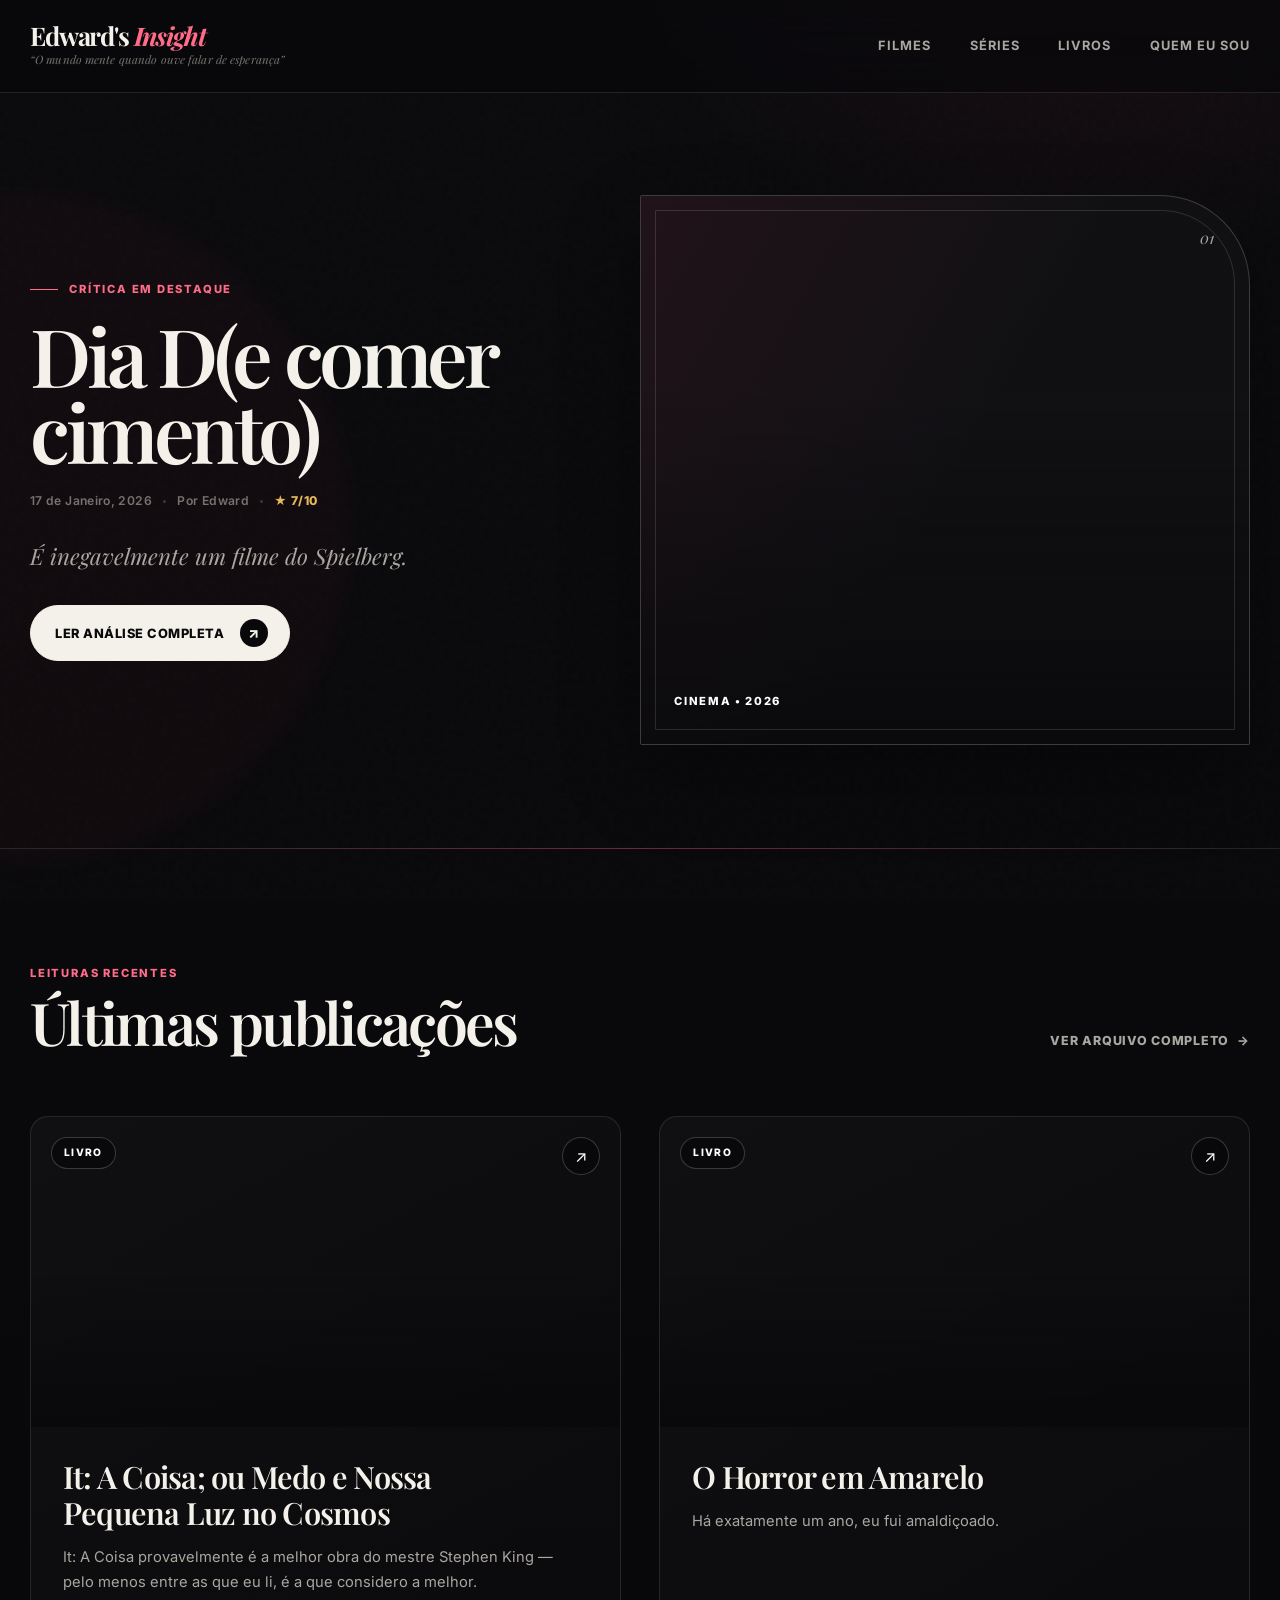
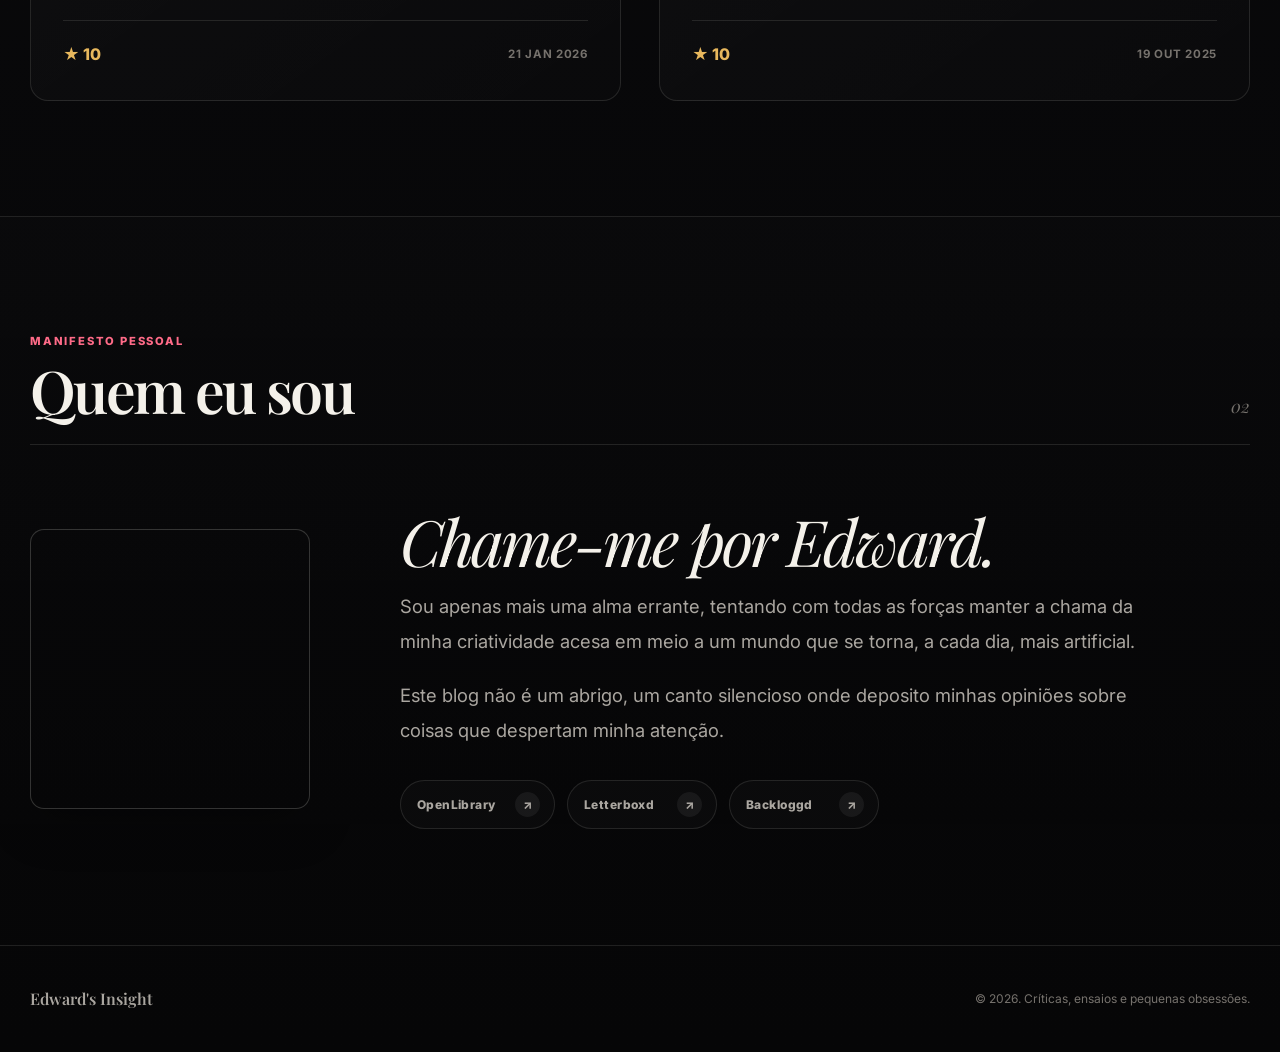
==== commit ba4d59a4: "Update Backloggd link in index.html" ====
--- a/index.html
+++ b/index.html
@@ -137,7 +137,7 @@
                         <div class="redes-sociais" aria-label="Redes sociais">
                             <a href="https://openlibrary.org/people/edward_a_gall/books/already-read" target="_blank" rel="noopener noreferrer" class="btn-social"><span>OpenLibrary</span><span aria-hidden="true">↗</span></a>
                             <a href="https://letterboxd.com/Edward_AGall/" target="_blank" rel="noopener noreferrer" class="btn-social"><span>Letterboxd</span><span aria-hidden="true">↗</span></a>
-                            <a href="#" class="btn-social"><span>Backloggd</span><span aria-hidden="true">↗</span></a>
+                            <a href="https://bckl.gg/o9Wh" class="btn-social"><span>Backloggd</span><span aria-hidden="true">↗</span></a>
                         </div>
                     </div>
                 </div>
--- a/style.css
+++ b/style.css
@@ -1,36 +1,64 @@
-/* style.css - Versão Melhorada e Otimizada */
 :root {
-    --bg-principal: #0a0a0c;
-    --bg-card: #121215;
-    --texto-principal: #f3f4f6;
-    --texto-secundario: #a1a1aa;
-    --sotaque: #e11d48;
-    --sotaque-glow: rgba(225, 29, 72, 0.15);
-    --borda: #27272a;
-    --glass-bg: rgba(255, 255, 255, 0.03);
-    --glass-border: rgba(255, 255, 255, 0.06);
-    
-    /* Fontes aplicadas corretamente */
-    --fonte-padrao: 'Inter', -apple-system, BlinkMacSystemFont, sans-serif;
-    --fonte-destaque: 'Playfair Display', serif;
-}
-
-* {
+    --bg-principal: #09090b;
+    --bg-profundo: #060607;
+    --bg-elevado: #111114;
+    --bg-card: rgba(20, 20, 24, 0.82);
+    --texto-principal: #f4f1ea;
+    --texto-secundario: #aaa6a0;
+    --texto-suave: #76726d;
+    --sotaque: #e4345b;
+    --sotaque-claro: #ff6b88;
+    --sotaque-glow: rgba(228, 52, 91, 0.18);
+    --dourado: #e8b85d;
+    --borda: rgba(244, 241, 234, 0.11);
+    --borda-forte: rgba(244, 241, 234, 0.19);
+    --fonte-padrao: 'Inter', -apple-system, BlinkMacSystemFont, 'Segoe UI', sans-serif;
+    --fonte-destaque: 'Playfair Display', Georgia, serif;
+    --sombra-card: 0 30px 80px rgba(0, 0, 0, 0.32);
+    --raio: 18px;
+    --container: 1220px;
+}
+
+*,
+*::before,
+*::after {
+    box-sizing: border-box;
     margin: 0;
     padding: 0;
-    box-sizing: border-box;
 }
 
 html {
     scroll-behavior: smooth;
+    scroll-padding-top: 110px;
 }
 
 body {
-    background-color: var(--bg-principal);
+    min-height: 100vh;
+    overflow-x: hidden;
+    background:
+        radial-gradient(circle at 85% -10%, rgba(228, 52, 91, 0.11), transparent 34rem),
+        linear-gradient(180deg, #0b0b0e 0%, var(--bg-principal) 42%, var(--bg-profundo) 100%);
     color: var(--texto-principal);
-    line-height: 1.6;
     font-family: var(--fonte-padrao);
+    font-size: 16px;
+    line-height: 1.65;
     -webkit-font-smoothing: antialiased;
+    text-rendering: optimizeLegibility;
+}
+
+body::before {
+    content: '';
+    position: fixed;
+    inset: 0;
+    z-index: -2;
+    opacity: 0.13;
+    pointer-events: none;
+    background-image: url("data:image/svg+xml,%3Csvg viewBox='0 0 180 180' xmlns='http://www.w3.org/2000/svg'%3E%3Cfilter id='n'%3E%3CfeTurbulence type='fractalNoise' baseFrequency='.85' numOctaves='3' stitchTiles='stitch'/%3E%3C/filter%3E%3Crect width='100%25' height='100%25' filter='url(%23n)' opacity='.14'/%3E%3C/svg%3E");
+}
+
+::selection {
+    background: var(--sotaque);
+    color: #fff;
 }
 
 a {
@@ -38,495 +66,1799 @@
     text-decoration: none;
 }
 
+button,
+a {
+    -webkit-tap-highlight-color: transparent;
+}
+
+img {
+    max-width: 100%;
+}
+
+[hidden] {
+    display: none !important;
+}
+
 .container {
-    max-width: 1200px;
-    margin: 0 auto;
-    padding: 0 2rem;
-}
-
-/* === HEADER === */
-header {
-    border-bottom: 1px solid var(--borda);
+    width: min(100% - 3rem, var(--container));
+    margin-inline: auto;
+}
+
+.sr-only {
+    position: absolute;
+    width: 1px;
+    height: 1px;
+    padding: 0;
+    margin: -1px;
+    overflow: hidden;
+    clip: rect(0, 0, 0, 0);
+    white-space: nowrap;
+    border: 0;
+}
+
+.skip-link {
+    position: fixed;
+    top: 1rem;
+    left: 1rem;
+    z-index: 1000;
+    padding: 0.75rem 1rem;
+    border-radius: 10px;
+    background: var(--texto-principal);
+    color: var(--bg-principal);
+    font-size: 0.85rem;
+    font-weight: 700;
+    transform: translateY(-160%);
+    transition: transform 0.2s ease;
+}
+
+.skip-link:focus {
+    transform: translateY(0);
+}
+
+.ambient-glow {
+    position: fixed;
+    top: 12rem;
+    left: -20rem;
+    z-index: -1;
+    width: 42rem;
+    height: 42rem;
+    border-radius: 50%;
+    background: rgba(228, 52, 91, 0.035);
+    filter: blur(10px);
+    pointer-events: none;
+}
+
+/* Header */
+.site-header {
     position: sticky;
     top: 0;
-    background: rgba(10, 10, 12, 0.85);
-    backdrop-filter: blur(20px) saturate(1.2);
-    -webkit-backdrop-filter: blur(20px) saturate(1.2);
     z-index: 100;
-    padding: 0.75rem 0;
+    border-bottom: 1px solid var(--borda);
+    background: rgba(9, 9, 11, 0.76);
+    backdrop-filter: blur(22px) saturate(1.25);
+    -webkit-backdrop-filter: blur(22px) saturate(1.25);
 }
 
 .nav-container {
     display: flex;
+    align-items: center;
     justify-content: space-between;
-    align-items: center;
-    min-height: 70px;
+    min-height: 92px;
+    gap: 2rem;
 }
 
 .header-brand {
     display: flex;
     flex-direction: column;
+    gap: 0.12rem;
 }
 
 .logo {
-    font-family: var(--fonte-destaque);
-    font-size: 1.6rem;
+    width: fit-content;
+    font-family: var(--fonte-destaque);
+    font-size: clamp(1.35rem, 2vw, 1.72rem);
     font-weight: 700;
-    letter-spacing: -0.02em;
-    text-transform: uppercase;
-    background: linear-gradient(135deg, #fff 60%, var(--sotaque));
-    -webkit-background-clip: text;
-    -webkit-text-fill-color: transparent;
-    background-clip: text;
+    letter-spacing: -0.045em;
+    line-height: 1;
 }
 
 .logo span {
-    background: none;
-    -webkit-text-fill-color: var(--sotaque);
+    color: var(--sotaque-claro);
+    font-style: italic;
 }
 
 .citacao {
-    font-family: var(--fonte-destaque);
-    font-size: 0.8rem;
-    color: var(--texto-secundario);
+    color: var(--texto-suave);
+    font-family: var(--fonte-destaque);
+    font-size: 0.72rem;
     font-style: italic;
-    margin-top: 0.2rem;
-    opacity: 0.8;
+    letter-spacing: 0.01em;
 }
 
 .menu {
     display: flex;
-    gap: 2.5rem;
-    font-size: 0.9rem;
-    font-weight: 500;
+    align-items: center;
+    gap: clamp(1.5rem, 3vw, 2.75rem);
 }
 
 .menu a {
+    position: relative;
+    padding-block: 0.5rem;
     color: var(--texto-secundario);
-    position: relative;
-    transition: color 0.3s ease;
+    font-size: 0.8rem;
+    font-weight: 700;
+    letter-spacing: 0.08em;
+    text-transform: uppercase;
+    transition: color 0.25s ease;
 }
 
 .menu a::after {
     content: '';
     position: absolute;
-    bottom: -4px;
+    right: 0;
+    bottom: 0;
     left: 0;
-    width: 0;
-    height: 2px;
+    height: 1px;
     background: var(--sotaque);
-    transition: width 0.3s ease;
-}
-
-.menu a:hover {
+    transform: scaleX(0);
+    transform-origin: right;
+    transition: transform 0.3s ease;
+}
+
+.menu a:hover,
+.menu a:focus-visible,
+.menu a[aria-current='page'] {
     color: var(--texto-principal);
 }
 
-.menu a:hover::after {
-    width: 100%;
+.menu a:hover::after,
+.menu a:focus-visible::after,
+.menu a[aria-current='page']::after {
+    transform: scaleX(1);
+    transform-origin: left;
 }
 
 .menu-toggle {
     display: none;
+    width: 44px;
+    height: 44px;
+    border: 1px solid var(--borda);
+    border-radius: 50%;
+    background: rgba(255, 255, 255, 0.025);
+    cursor: pointer;
+    align-items: center;
+    justify-content: center;
     flex-direction: column;
     gap: 5px;
-    background: none;
-    border: none;
-    cursor: pointer;
-    padding: 5px;
 }
 
 .menu-toggle span {
-    width: 25px;
-    height: 2px;
+    width: 18px;
+    height: 1px;
     background: var(--texto-principal);
-    transition: all 0.3s ease;
-}
-
-/* === HERO === */
-.hero {
-    padding: 5rem 0 4rem;
+    transition: transform 0.25s ease, opacity 0.2s ease;
+}
+
+.menu-toggle.active span:nth-child(1) {
+    transform: translateY(6px) rotate(45deg);
+}
+
+.menu-toggle.active span:nth-child(2) {
+    opacity: 0;
+}
+
+.menu-toggle.active span:nth-child(3) {
+    transform: translateY(-6px) rotate(-45deg);
+}
+
+/* Hero */
+.hero-shell {
+    position: relative;
     border-bottom: 1px solid var(--borda);
-    position: relative;
-    overflow: hidden;
-}
-
-.hero::before {
+}
+
+.hero-shell::after {
     content: '';
     position: absolute;
-    top: -50%;
-    right: -20%;
-    width: 600px;
-    height: 600px;
-    background: radial-gradient(circle, rgba(225, 29, 72, 0.08), transparent 70%);
-    border-radius: 50%;
-    pointer-events: none;
+    right: 0;
+    bottom: -1px;
+    left: 0;
+    height: 1px;
+    background: linear-gradient(90deg, transparent, rgba(228, 52, 91, 0.38), transparent);
+}
+
+.hero {
+    padding-block: clamp(4rem, 8vw, 7.5rem);
 }
 
 .hero-grid {
     display: grid;
-    grid-template-columns: 1fr 1fr;
-    gap: 4rem;
+    grid-template-columns: minmax(0, 0.92fr) minmax(420px, 1.08fr);
     align-items: center;
+    gap: clamp(3rem, 7vw, 7rem);
+}
+
+.hero-copy {
     position: relative;
-    z-index: 1;
+    z-index: 2;
+}
+
+.eyebrow,
+.section-kicker {
+    display: flex;
+    align-items: center;
+    gap: 0.7rem;
+    color: var(--sotaque-claro);
+    font-size: 0.7rem;
+    font-weight: 800;
+    letter-spacing: 0.16em;
+    text-transform: uppercase;
+}
+
+.eyebrow span {
+    width: 28px;
+    height: 1px;
+    background: currentColor;
+}
+
+.hero-titulo {
+    max-width: 10ch;
+    margin-block: 1.15rem 1.35rem;
+    font-family: var(--fonte-destaque);
+    font-size: clamp(3.2rem, 6.3vw, 6.25rem);
+    font-weight: 600;
+    letter-spacing: -0.055em;
+    line-height: 0.95;
+    text-wrap: balance;
+}
+
+.meta {
+    display: flex;
+    align-items: center;
+    flex-wrap: wrap;
+    gap: 0.7rem;
+    color: var(--texto-suave);
+    font-size: 0.76rem;
+    font-weight: 600;
+    letter-spacing: 0.03em;
+}
+
+.meta-separator {
+    width: 3px;
+    height: 3px;
+    border-radius: 50%;
+    background: var(--borda-forte);
+}
+
+.nota {
+    color: var(--dourado);
+    font-weight: 800;
+}
+
+.hero-resumo {
+    max-width: 34rem;
+    margin-block: 1.7rem 2rem;
+    color: var(--texto-secundario);
+    font-family: var(--fonte-destaque);
+    font-size: clamp(1.15rem, 1.8vw, 1.4rem);
+    font-style: italic;
+    line-height: 1.55;
+}
+
+.btn {
+    display: inline-flex;
+    align-items: center;
+    justify-content: center;
+    gap: 1rem;
+    min-height: 52px;
+    padding: 0.8rem 1.3rem 0.8rem 1.5rem;
+    border: 1px solid var(--texto-principal);
+    border-radius: 999px;
+    background: var(--texto-principal);
+    color: var(--bg-principal);
+    font-size: 0.8rem;
+    font-weight: 800;
+    letter-spacing: 0.04em;
+    text-transform: uppercase;
+    transition: transform 0.25s ease, box-shadow 0.25s ease, background 0.25s ease;
+}
+
+.btn span {
+    display: grid;
+    place-items: center;
+    width: 28px;
+    height: 28px;
+    border-radius: 50%;
+    background: var(--bg-principal);
+    color: var(--texto-principal);
+    font-size: 0.9rem;
+    transition: transform 0.25s ease;
+}
+
+.btn:hover,
+.btn:focus-visible {
+    transform: translateY(-3px);
+    box-shadow: 0 15px 45px rgba(228, 52, 91, 0.18);
+}
+
+.btn:hover span,
+.btn:focus-visible span {
+    transform: rotate(45deg);
 }
 
 .hero-img-wrapper {
     position: relative;
-    border-radius: 12px;
+    isolation: isolate;
+    min-height: 550px;
     overflow: hidden;
-    aspect-ratio: 4/3;
+    border: 1px solid var(--borda-forte);
+    border-radius: 2px 90px 2px 2px;
+    background: var(--bg-elevado);
+    box-shadow: var(--sombra-card);
+}
+
+.hero-img-wrapper::before {
+    content: '';
+    position: absolute;
+    inset: 14px;
+    z-index: 3;
+    border: 1px solid rgba(255, 255, 255, 0.13);
+    border-radius: 1px 74px 1px 1px;
+    pointer-events: none;
 }
 
 .hero-img {
-    width: 100%;
-    height: 100%;
+    position: absolute;
+    inset: 0;
+    background-position: center 24%;
     background-size: cover;
-    background-position: center;
-    transition: transform 0.6s ease;
-}
-
-.hero-img-wrapper:hover .hero-img {
-    transform: scale(1.03);
+    filter: saturate(0.82) contrast(1.04);
+    transform: scale(1.01);
+    transition: transform 0.8s cubic-bezier(0.2, 0.7, 0, 1), filter 0.6s ease;
+}
+
+.hero-img-wrapper:hover .hero-img,
+.hero-img-wrapper:focus-visible .hero-img {
+    filter: saturate(1) contrast(1.03);
+    transform: scale(1.055);
 }
 
 .hero-img-overlay {
     position: absolute;
     inset: 0;
-    background: linear-gradient(135deg, rgba(10, 10, 12, 0.4), rgba(225, 29, 72, 0.1));
-}
-
-.tag {
-    display: inline-block;
+    z-index: 1;
+    background:
+        linear-gradient(180deg, rgba(8, 8, 10, 0.04) 35%, rgba(8, 8, 10, 0.78) 100%),
+        linear-gradient(120deg, rgba(228, 52, 91, 0.08), transparent 52%);
+}
+
+.hero-index {
+    position: absolute;
+    top: 1.8rem;
+    right: 2.2rem;
+    z-index: 4;
+    color: rgba(255, 255, 255, 0.62);
+    font-family: var(--fonte-destaque);
+    font-size: 1rem;
+    font-style: italic;
+}
+
+.hero-image-label {
+    position: absolute;
+    bottom: 2.1rem;
+    left: 2.1rem;
+    z-index: 4;
+    color: #fff;
     font-size: 0.7rem;
-    font-weight: 700;
+    font-weight: 800;
+    letter-spacing: 0.15em;
     text-transform: uppercase;
-    letter-spacing: 0.15em;
-    color: var(--sotaque);
-    margin-bottom: 1.2rem;
-    padding: 0.4rem 1rem;
-    border: 1px solid rgba(225, 29, 72, 0.2);
-    border-radius: 20px;
-    background: rgba(225, 29, 72, 0.05);
-}
-
-.hero-titulo {
-    font-family: var(--fonte-destaque);
-    font-size: 3rem;
-    font-weight: 700;
-    line-height: 1.15;
-    margin-bottom: 1.2rem;
-    letter-spacing: -0.01em;
-}
-
-.meta {
-    font-size: 0.85rem;
-    color: var(--texto-secundario);
-    margin-bottom: 1.5rem;
+}
+
+/* Sections */
+.secao-conteudo {
+    padding-block: clamp(4.8rem, 9vw, 8rem);
+}
+
+.secao-header {
     display: flex;
-    gap: 0.5rem;
-    flex-wrap: wrap;
-}
-
-.nota {
-    font-weight: 700;
-    color: #fbbf24;
-}
-
-.hero-resumo {
-    color: var(--texto-secundario);
-    margin-bottom: 2rem;
-    font-size: 1.1rem;
-    line-height: 1.7;
-}
-
-.btn {
+    align-items: flex-end;
+    justify-content: space-between;
+    gap: 2rem;
+    margin-bottom: clamp(2.4rem, 5vw, 4rem);
+}
+
+.section-kicker {
+    margin-bottom: 0.65rem;
+}
+
+.secao-titulo {
+    font-family: var(--fonte-destaque);
+    font-size: clamp(2.25rem, 4.6vw, 4.3rem);
+    font-weight: 600;
+    letter-spacing: -0.045em;
+    line-height: 1;
+}
+
+.secao-link,
+.breadcrumb {
     display: inline-flex;
     align-items: center;
     gap: 0.5rem;
-    background: var(--texto-principal);
-    color: var(--bg-principal);
-    padding: 0.85rem 2rem;
-    border-radius: 8px;
-    font-size: 0.9rem;
-    font-weight: 600;
-    transition: all 0.3s ease;
-    border: none;
-    cursor: pointer;
-}
-
-.btn:hover {
-    transform: translateY(-2px);
-    box-shadow: 0 10px 30px rgba(225, 29, 72, 0.2);
-}
-
-/* === SEÇÃO === */
-.secao-conteudo {
-    padding: 5rem 0;
-    border-bottom: 1px solid var(--borda);
-}
-
-.secao-header {
-    display: flex;
-    justify-content: space-between;
-    align-items: center;
-    margin-bottom: 3rem;
-}
-
-.secao-titulo {
-    font-family: var(--fonte-destaque);
-    font-size: 2.2rem;
-    font-weight: 700;
-    letter-spacing: -0.01em;
-}
-
-.secao-link {
     color: var(--texto-secundario);
-    font-size: 0.9rem;
-    transition: color 0.3s ease;
-}
-
-.secao-link:hover {
+    font-size: 0.78rem;
+    font-weight: 800;
+    letter-spacing: 0.06em;
+    text-transform: uppercase;
+    transition: color 0.25s ease, gap 0.25s ease;
+}
+
+.secao-link:hover,
+.secao-link:focus-visible,
+.breadcrumb:hover,
+.breadcrumb:focus-visible {
+    gap: 0.8rem;
     color: var(--texto-principal);
 }
 
-/* === GRID DE CRÍTICAS === */
+/* Cards */
 .grid-criticas {
     display: grid;
-    grid-template-columns: repeat(auto-fill, minmax(320px, 1fr));
-    gap: 2.5rem;
+    grid-template-columns: repeat(2, minmax(0, 1fr));
+    gap: clamp(1.5rem, 3vw, 2.5rem);
 }
 
 .card {
-    background: var(--glass-bg);
-    border: 1px solid var(--glass-border);
-    border-radius: 12px;
+    position: relative;
+    min-width: 0;
     overflow: hidden;
-    transition: all 0.4s ease;
-}
-
-.card:hover {
-    transform: translateY(-6px);
-    border-color: rgba(225, 29, 72, 0.2);
-    box-shadow: 0 20px 40px rgba(0, 0, 0, 0.3);
+    border: 1px solid var(--borda);
+    border-radius: var(--raio);
+    background: linear-gradient(145deg, rgba(255, 255, 255, 0.035), rgba(255, 255, 255, 0.012));
+    transition: transform 0.35s cubic-bezier(0.2, 0.7, 0, 1), border-color 0.3s ease, box-shadow 0.35s ease;
+}
+
+.card::after {
+    content: '';
+    position: absolute;
+    inset: 0;
+    z-index: -1;
+    background: radial-gradient(circle at 80% 15%, var(--sotaque-glow), transparent 35%);
+    opacity: 0;
+    transition: opacity 0.35s ease;
+}
+
+.card:hover,
+.card:focus-within {
+    z-index: 1;
+    border-color: rgba(228, 52, 91, 0.38);
+    box-shadow: var(--sombra-card);
+    transform: translateY(-8px);
+}
+
+.card:hover::after,
+.card:focus-within::after {
+    opacity: 1;
+}
+
+.card-link {
+    display: flex;
+    min-height: 100%;
+    flex-direction: column;
 }
 
 .card-img {
-    width: 100%;
-    height: 240px;
+    position: relative;
+    min-height: 310px;
+    overflow: hidden;
+    background-position: center;
     background-size: cover;
-    background-position: center;
-    position: relative;
+    filter: saturate(0.84);
+    transition: filter 0.4s ease, transform 0.6s cubic-bezier(0.2, 0.7, 0, 1);
+}
+
+.card-img::after {
+    content: '';
+    position: absolute;
+    inset: 0;
+    background: linear-gradient(180deg, rgba(8, 8, 10, 0.02) 48%, rgba(8, 8, 10, 0.76));
+}
+
+.card:hover .card-img,
+.card:focus-within .card-img {
+    filter: saturate(1);
+    transform: scale(1.025);
 }
 
 .card-tag {
     position: absolute;
-    top: 1rem;
-    left: 1rem;
-    font-size: 0.7rem;
+    top: 1.25rem;
+    left: 1.25rem;
+    z-index: 2;
+    padding: 0.42rem 0.75rem;
+    border: 1px solid rgba(255, 255, 255, 0.2);
+    border-radius: 999px;
+    background: rgba(7, 7, 9, 0.66);
+    backdrop-filter: blur(12px);
+    color: #fff;
+    font-size: 0.64rem;
+    font-weight: 800;
+    letter-spacing: 0.13em;
+    text-transform: uppercase;
+}
+
+.card-arrow {
+    position: absolute;
+    top: 1.25rem;
+    right: 1.25rem;
+    z-index: 2;
+    display: grid;
+    place-items: center;
+    width: 38px;
+    height: 38px;
+    border: 1px solid rgba(255, 255, 255, 0.2);
+    border-radius: 50%;
+    background: rgba(7, 7, 9, 0.66);
+    backdrop-filter: blur(12px);
+    color: #fff;
+    transition: background 0.25s ease, transform 0.3s ease;
+}
+
+.card:hover .card-arrow,
+.card:focus-within .card-arrow {
+    background: var(--sotaque);
+    transform: rotate(45deg);
+}
+
+.card-content {
+    display: flex;
+    flex: 1;
+    flex-direction: column;
+    padding: clamp(1.35rem, 2.8vw, 2rem);
+}
+
+.card-titulo {
+    margin-bottom: 0.85rem;
+    font-family: var(--fonte-destaque);
+    font-size: clamp(1.45rem, 2.4vw, 2rem);
     font-weight: 600;
-    text-transform: uppercase;
-    letter-spacing: 0.1em;
-    padding: 0.3rem 0.8rem;
-    border-radius: 12px;
-    background: rgba(10, 10, 12, 0.8);
-    backdrop-filter: blur(8px);
-    border: 1px solid var(--glass-border);
-}
-
-.card-content {
-    padding: 1.5rem;
-}
-
-.card-titulo {
-    font-family: var(--fonte-destaque);
-    font-size: 1.3rem;
-    font-weight: 700;
-    line-height: 1.3;
-    margin-bottom: 0.5rem;
+    letter-spacing: -0.025em;
+    line-height: 1.18;
+    text-wrap: balance;
 }
 
 .card-resumo {
+    display: -webkit-box;
+    overflow: hidden;
+    margin-bottom: 1.6rem;
     color: var(--texto-secundario);
-    font-size: 0.9rem;
-    line-height: 1.5;
-    margin-bottom: 1rem;
+    font-size: 0.92rem;
+    line-height: 1.7;
+    -webkit-box-orient: vertical;
+    -webkit-line-clamp: 3;
 }
 
 .card-footer {
     display: flex;
+    align-items: center;
     justify-content: space-between;
-    align-items: center;
-    padding-top: 1rem;
+    gap: 1rem;
+    margin-top: auto;
+    padding-top: 1.25rem;
     border-top: 1px solid var(--borda);
 }
 
 .card-data {
-    color: var(--texto-secundario);
-    font-size: 0.8rem;
-}
-
-/* === SOBRE === */
+    color: var(--texto-suave);
+    font-size: 0.72rem;
+    font-weight: 700;
+    letter-spacing: 0.06em;
+    text-transform: uppercase;
+}
+
+/* About */
+.about-shell {
+    position: relative;
+    border-top: 1px solid var(--borda);
+    background: linear-gradient(180deg, rgba(255, 255, 255, 0.012), rgba(255, 255, 255, 0));
+}
+
+.sobre-section {
+    border-bottom: 0;
+}
+
+.about-heading {
+    padding-bottom: 1.5rem;
+    border-bottom: 1px solid var(--borda);
+}
+
+.section-number {
+    color: var(--texto-suave);
+    font-family: var(--fonte-destaque);
+    font-size: 1.1rem;
+    font-style: italic;
+}
+
 .sobre-grid {
     display: grid;
-    grid-template-columns: 280px 1fr;
-    gap: 4rem;
-    align-items: start;
+    grid-template-columns: minmax(240px, 280px) minmax(0, 1fr);
+    align-items: center;
+    gap: clamp(3rem, 7vw, 6.5rem);
+}
+
+.perfil-frame {
+    position: relative;
+    width: 100%;
+    max-width: 280px;
+    aspect-ratio: 1;
+}
+
+.perfil-frame::before {
+    display: none;
 }
 
 .perfil-img {
+    position: relative;
     width: 100%;
+    height: 100%;
     aspect-ratio: 1;
+    border: 1px solid var(--borda-forte);
+    border-radius: 14px;
+    background-position: center;
     background-size: cover;
-    background-position: center;
-    border-radius: 12px;
-    border: 2px solid var(--borda);
-    transition: transform 0.4s ease;
-}
-
-.perfil-img:hover {
-    transform: scale(1.02);
+    box-shadow: 0 18px 45px rgba(0, 0, 0, 0.24);
+    filter: saturate(0.9) contrast(1.02);
+    transition: filter 0.35s ease, transform 0.35s ease;
+}
+
+.perfil-frame:hover .perfil-img {
+    filter: saturate(1) contrast(1.02);
+    transform: translateY(-3px);
+}
+
+.sobre-destaque {
+    margin-bottom: 1rem;
+    font-family: var(--fonte-destaque);
+    font-size: clamp(2.3rem, 5vw, 4.8rem);
+    font-style: italic;
+    letter-spacing: -0.045em;
+    line-height: 1;
 }
 
 .sobre-texto {
+    max-width: 47rem;
+    margin-bottom: 1.2rem;
     color: var(--texto-secundario);
-    font-size: 1.05rem;
-    line-height: 1.8;
-    margin-bottom: 1.2rem;
+    font-size: clamp(1rem, 1.7vw, 1.15rem);
+    line-height: 1.9;
 }
 
 .redes-sociais {
     display: flex;
-    gap: 1rem;
     flex-wrap: wrap;
+    gap: 0.75rem;
+    margin-top: 2rem;
+}
+
+.btn-social {
+    display: inline-flex;
+    align-items: center;
+    justify-content: space-between;
+    gap: 1.2rem;
+    min-width: 150px;
+    padding: 0.7rem 0.85rem 0.7rem 1rem;
+    border: 1px solid var(--borda);
+    border-radius: 999px;
+    background: rgba(255, 255, 255, 0.02);
+    color: var(--texto-secundario);
+    font-size: 0.75rem;
+    font-weight: 800;
+    letter-spacing: 0.04em;
+    transition: color 0.25s ease, border-color 0.25s ease, background 0.25s ease;
+}
+
+.btn-social span:last-child {
+    display: grid;
+    place-items: center;
+    width: 25px;
+    height: 25px;
+    border-radius: 50%;
+    background: rgba(255, 255, 255, 0.06);
+    transition: transform 0.25s ease;
+}
+
+.btn-social:hover,
+.btn-social:focus-visible {
+    border-color: rgba(228, 52, 91, 0.5);
+    background: rgba(228, 52, 91, 0.07);
+    color: var(--texto-principal);
+}
+
+.btn-social:hover span:last-child,
+.btn-social:focus-visible span:last-child {
+    transform: rotate(45deg);
+}
+
+/* Archive */
+.feed-page .site-header,
+.artigo-page .site-header,
+.feed-page > header,
+.artigo-page > header {
+    position: sticky;
+    top: 0;
+    background: rgba(9, 9, 11, 0.88);
+    backdrop-filter: blur(22px) saturate(1.25);
+    -webkit-backdrop-filter: blur(22px) saturate(1.25);
+}
+
+.archive-hero {
+    padding-block: clamp(3.3rem, 7vw, 6.5rem);
+    border-bottom: 1px solid var(--borda);
+}
+
+.breadcrumb {
+    margin-bottom: 3.2rem;
+}
+
+.archive-heading {
+    display: flex;
+    align-items: flex-end;
+    justify-content: space-between;
+    gap: 3rem;
+}
+
+.archive-title {
+    margin-block: 1.1rem 1.2rem;
+    font-family: var(--fonte-destaque);
+    font-size: clamp(3.7rem, 8vw, 7.5rem);
+    font-weight: 600;
+    letter-spacing: -0.065em;
+    line-height: 0.9;
+    text-wrap: balance;
+}
+
+.archive-description {
+    max-width: 42rem;
+    color: var(--texto-secundario);
+    font-size: clamp(1rem, 1.7vw, 1.15rem);
+    line-height: 1.75;
+}
+
+.archive-count {
+    display: flex;
+    flex-direction: column;
+    align-items: flex-end;
+    color: var(--texto-suave);
+    font-size: 0.7rem;
+    font-weight: 800;
+    letter-spacing: 0.13em;
+    text-transform: uppercase;
+}
+
+.archive-count strong {
+    color: var(--texto-principal);
+    font-family: var(--fonte-destaque);
+    font-size: clamp(3.5rem, 6vw, 5.7rem);
+    font-weight: 600;
+    letter-spacing: -0.06em;
+    line-height: 1;
+}
+
+.archive-content {
+    padding-block: clamp(3rem, 7vw, 6rem) clamp(5rem, 9vw, 8rem);
+}
+
+.archive-toolbar {
+    display: flex;
+    align-items: center;
+    justify-content: space-between;
+    gap: 1.5rem;
+    margin-bottom: 3rem;
+    padding-bottom: 1.4rem;
+    border-bottom: 1px solid var(--borda);
+}
+
+.filter-list {
+    display: flex;
+    flex-wrap: wrap;
+    gap: 0.6rem;
+}
+
+.filter-chip {
+    padding: 0.58rem 0.95rem;
+    border: 1px solid var(--borda);
+    border-radius: 999px;
+    color: var(--texto-secundario);
+    font-size: 0.7rem;
+    font-weight: 800;
+    letter-spacing: 0.08em;
+    text-transform: uppercase;
+    transition: border-color 0.25s ease, color 0.25s ease, background 0.25s ease;
+}
+
+.filter-chip:hover,
+.filter-chip:focus-visible,
+.filter-chip.active {
+    border-color: var(--sotaque);
+    background: rgba(228, 52, 91, 0.1);
+    color: var(--texto-principal);
+}
+
+.filter-status {
+    color: var(--texto-suave);
+    font-size: 0.75rem;
+    font-weight: 600;
+}
+
+.archive-grid {
+    grid-template-columns: repeat(3, minmax(0, 1fr));
+}
+
+.archive-grid .card-img {
+    min-height: 270px;
+}
+
+.archive-grid .card-titulo {
+    font-size: clamp(1.25rem, 2vw, 1.65rem);
+}
+
+.empty-state {
+    padding-block: 5rem;
+    text-align: center;
+}
+
+.empty-symbol {
+    display: block;
+    margin-bottom: 1rem;
+    color: var(--sotaque);
+    font-size: 2rem;
+}
+
+.empty-state h2 {
+    margin-bottom: 0.7rem;
+    font-family: var(--fonte-destaque);
+    font-size: clamp(2rem, 4vw, 3.4rem);
+    font-weight: 600;
+}
+
+.empty-state p {
+    margin-bottom: 1.5rem;
+    color: var(--texto-secundario);
+}
+
+/* Article pages */
+.reading-progress {
+    position: fixed;
+    top: 0;
+    left: 0;
+    z-index: 300;
+    width: 100%;
+    height: 2px;
+    pointer-events: none;
+}
+
+.reading-progress span {
+    display: block;
+    width: 0;
+    height: 100%;
+    background: linear-gradient(90deg, var(--sotaque), var(--sotaque-claro));
+    box-shadow: 0 0 18px rgba(228, 52, 91, 0.5);
+}
+
+.article-hero {
+    position: relative;
+    padding-block: clamp(3.2rem, 7vw, 6.5rem) clamp(2.6rem, 5vw, 4.5rem);
+    border-bottom: 1px solid var(--borda);
+}
+
+.article-hero::after {
+    content: '';
+    position: absolute;
+    right: 0;
+    bottom: -1px;
+    left: 0;
+    height: 1px;
+    background: linear-gradient(90deg, transparent, rgba(228, 52, 91, 0.35), transparent);
+}
+
+.article-hero-inner {
+    width: min(100%, 960px);
+    margin-inline: auto;
+}
+
+.article-back {
+    margin-bottom: clamp(2.3rem, 5vw, 4rem);
+}
+
+.article-category {
+    display: inline-flex;
+    align-items: center;
+    gap: 0.65rem;
+    margin-bottom: 1.15rem;
+    color: var(--sotaque-claro);
+    font-size: 0.68rem;
+    font-weight: 800;
+    letter-spacing: 0.15em;
+    text-transform: uppercase;
+}
+
+.article-category::before {
+    content: '';
+    width: 30px;
+    height: 1px;
+    background: currentColor;
+}
+
+.article-title,
+.artigo-titulo {
+    max-width: 16ch;
+    margin-bottom: 1.4rem;
+    font-family: var(--fonte-destaque);
+    font-size: clamp(3rem, 7vw, 6.6rem);
+    font-weight: 600;
+    letter-spacing: -0.06em;
+    line-height: 0.98;
+    text-wrap: balance;
+}
+
+.article-deck,
+.artigo-subtitulo {
+    max-width: 750px;
     margin-top: 1.5rem;
-}
-
-.btn-social {
-    padding: 0.6rem 1.5rem;
-    border-radius: 8px;
-    font-size: 0.85rem;
+    color: var(--texto-secundario);
+    font-family: var(--fonte-destaque);
+    font-size: clamp(1.15rem, 2.2vw, 1.55rem);
+    font-style: italic;
+    line-height: 1.55;
+}
+
+.article-meta {
+    display: flex;
+    align-items: center;
+    flex-wrap: wrap;
+    gap: 0.7rem;
+    color: var(--texto-suave);
+    font-size: 0.73rem;
+    font-weight: 700;
+    letter-spacing: 0.05em;
+    text-transform: uppercase;
+}
+
+.article-meta .nota {
+    letter-spacing: 0;
+}
+
+.article-cover,
+.artigo-capa {
+    width: min(100% - 3rem, 1120px);
+    margin: clamp(2.5rem, 6vw, 5rem) auto 0;
+}
+
+.article-cover-frame {
+    position: relative;
+    overflow: hidden;
+    aspect-ratio: 16 / 8.5;
+    border: 1px solid var(--borda-forte);
+    border-radius: 24px;
+    background: var(--bg-elevado);
+    box-shadow: 0 35px 90px rgba(0, 0, 0, 0.38);
+}
+
+.article-cover-frame::after {
+    content: '';
+    position: absolute;
+    inset: 0;
+    pointer-events: none;
+    background: linear-gradient(180deg, transparent 62%, rgba(7, 7, 9, 0.42));
+}
+
+.article-cover img,
+.artigo-capa img,
+.article-cover-frame img {
+    display: block;
+    width: 100%;
+    height: 100%;
+    object-fit: cover;
+    object-position: center;
+    filter: saturate(0.9) contrast(1.02);
+}
+
+.article-cover figcaption,
+.artigo-capa figcaption {
+    margin-top: 0.8rem;
+    color: var(--texto-suave);
+    font-size: 0.72rem;
+    line-height: 1.6;
+    text-align: right;
+}
+
+.article-reading-area,
+.artigo-container {
+    width: min(100% - 3rem, 1080px);
+    margin-inline: auto;
+    padding-block: clamp(4rem, 8vw, 7.5rem);
+}
+
+.article-reading-grid {
+    display: grid;
+    grid-template-columns: 150px minmax(0, 760px);
+    justify-content: center;
+    gap: clamp(2.5rem, 6vw, 5rem);
+}
+
+.article-aside {
+    align-self: start;
+    position: sticky;
+    top: 125px;
+    padding-top: 0.2rem;
+}
+
+.article-aside-label {
+    display: block;
+    margin-bottom: 0.55rem;
+    color: var(--texto-suave);
+    font-size: 0.62rem;
+    font-weight: 800;
+    letter-spacing: 0.12em;
+    text-transform: uppercase;
+}
+
+.article-aside-value {
+    display: block;
+    padding-bottom: 1.1rem;
+    border-bottom: 1px solid var(--borda);
+    color: var(--texto-secundario);
+    font-family: var(--fonte-destaque);
+    font-size: 1.05rem;
+    font-style: italic;
+    line-height: 1.35;
+}
+
+.article-aside-group + .article-aside-group {
+    margin-top: 1.1rem;
+}
+
+.article-content,
+.artigo-conteudo,
+.conteudo-artigo,
+.post-content {
+    min-width: 0;
+    color: #d3d0ca;
+    font-family: Georgia, 'Times New Roman', serif;
+    font-size: clamp(1.05rem, 1.45vw, 1.16rem);
+    line-height: 1.95;
+}
+
+.article-content > *:first-child,
+.artigo-conteudo > *:first-child,
+.conteudo-artigo > *:first-child,
+.post-content > *:first-child {
+    margin-top: 0;
+}
+
+.article-content p,
+.artigo-conteudo p,
+.conteudo-artigo p,
+.post-content p {
+    margin-block: 0 1.55em;
+}
+
+.article-content > p:first-of-type::first-letter,
+.artigo-conteudo > p:first-of-type::first-letter,
+.conteudo-artigo > p:first-of-type::first-letter,
+.post-content > p:first-of-type::first-letter {
+    float: left;
+    margin: 0.1em 0.12em 0 0;
+    color: var(--texto-principal);
+    font-family: var(--fonte-destaque);
+    font-size: 4.1em;
     font-weight: 600;
+    line-height: 0.76;
+}
+
+.article-content h2,
+.artigo-conteudo h2,
+.conteudo-artigo h2,
+.post-content h2 {
+    position: relative;
+    margin-block: 2.4em 0.8em;
+    padding-top: 1.1rem;
+    color: var(--texto-principal);
+    font-family: var(--fonte-destaque);
+    font-size: clamp(2rem, 4vw, 3.1rem);
+    font-weight: 600;
+    letter-spacing: -0.04em;
+    line-height: 1.08;
+}
+
+.article-content h2::before,
+.artigo-conteudo h2::before,
+.conteudo-artigo h2::before,
+.post-content h2::before {
+    content: '';
+    position: absolute;
+    top: 0;
+    left: 0;
+    width: 42px;
+    height: 1px;
+    background: var(--sotaque);
+}
+
+.article-content h3,
+.artigo-conteudo h3,
+.conteudo-artigo h3,
+.post-content h3 {
+    margin-block: 2em 0.7em;
+    color: var(--texto-principal);
+    font-family: var(--fonte-destaque);
+    font-size: clamp(1.45rem, 2.6vw, 2rem);
+    font-weight: 600;
+    line-height: 1.2;
+}
+
+.article-content a,
+.artigo-conteudo a,
+.conteudo-artigo a,
+.post-content a {
+    color: var(--texto-principal);
+    text-decoration: underline;
+    text-decoration-color: rgba(228, 52, 91, 0.7);
+    text-decoration-thickness: 1px;
+    text-underline-offset: 0.2em;
+    transition: color 0.2s ease, text-decoration-color 0.2s ease;
+}
+
+.article-content a:hover,
+.artigo-conteudo a:hover,
+.conteudo-artigo a:hover,
+.post-content a:hover {
+    color: var(--sotaque-claro);
+    text-decoration-color: currentColor;
+}
+
+.article-content strong,
+.artigo-conteudo strong,
+.conteudo-artigo strong,
+.post-content strong {
+    color: var(--texto-principal);
+    font-weight: 700;
+}
+
+.article-content em,
+.artigo-conteudo em,
+.conteudo-artigo em,
+.post-content em {
+    color: #e2ded7;
+}
+
+.article-content blockquote,
+.artigo-conteudo blockquote,
+.conteudo-artigo blockquote,
+.post-content blockquote {
+    position: relative;
+    margin-block: 2.4rem;
+    padding: 1.2rem 0 1.2rem 2rem;
+    border-left: 1px solid var(--sotaque);
+    color: var(--texto-principal);
+    font-family: var(--fonte-destaque);
+    font-size: clamp(1.35rem, 2.5vw, 1.85rem);
+    font-style: italic;
+    line-height: 1.5;
+}
+
+.article-content blockquote::before,
+.artigo-conteudo blockquote::before,
+.conteudo-artigo blockquote::before,
+.post-content blockquote::before {
+    content: '“';
+    position: absolute;
+    top: -0.55rem;
+    left: 1rem;
+    color: rgba(228, 52, 91, 0.22);
+    font-family: var(--fonte-destaque);
+    font-size: 5rem;
+    line-height: 1;
+}
+
+.article-content blockquote p,
+.artigo-conteudo blockquote p,
+.conteudo-artigo blockquote p,
+.post-content blockquote p {
+    position: relative;
+    margin: 0;
+}
+
+.article-content figure,
+.artigo-conteudo figure,
+.conteudo-artigo figure,
+.post-content figure {
+    margin-block: 2.8rem;
+}
+
+.article-content img,
+.artigo-conteudo img,
+.conteudo-artigo img,
+.post-content img {
+    display: block;
+    width: 100%;
+    height: auto;
     border: 1px solid var(--borda);
-    color: var(--texto-principal);
-    background: var(--glass-bg);
-    transition: all 0.3s ease;
-}
-
-.btn-social:hover {
-    background: var(--texto-principal);
-    color: var(--bg-principal);
-    transform: translateY(-2px);
-}
-
-/* === FOOTER === */
+    border-radius: 14px;
+    box-shadow: 0 18px 55px rgba(0, 0, 0, 0.25);
+}
+
+.article-content figcaption,
+.artigo-conteudo figcaption,
+.conteudo-artigo figcaption,
+.post-content figcaption {
+    margin-top: 0.75rem;
+    color: var(--texto-suave);
+    font-family: var(--fonte-padrao);
+    font-size: 0.7rem;
+    line-height: 1.55;
+    text-align: center;
+}
+
+.article-content ul,
+.article-content ol,
+.artigo-conteudo ul,
+.artigo-conteudo ol,
+.conteudo-artigo ul,
+.conteudo-artigo ol,
+.post-content ul,
+.post-content ol {
+    margin: 0 0 1.6rem 1.3rem;
+}
+
+.article-content li,
+.artigo-conteudo li,
+.conteudo-artigo li,
+.post-content li {
+    margin-bottom: 0.55rem;
+    padding-left: 0.35rem;
+}
+
+.article-content li::marker,
+.artigo-conteudo li::marker,
+.conteudo-artigo li::marker,
+.post-content li::marker {
+    color: var(--sotaque);
+}
+
+.article-content hr,
+.artigo-conteudo hr,
+.conteudo-artigo hr,
+.post-content hr {
+    width: 80px;
+    height: 1px;
+    margin: 3.5rem auto;
+    border: 0;
+    background: linear-gradient(90deg, transparent, var(--borda-forte), transparent);
+}
+
+.article-rating {
+    display: grid;
+    grid-template-columns: auto 1fr;
+    gap: 1.2rem;
+    margin-top: 3.5rem;
+    padding: 1.4rem;
+    border: 1px solid var(--borda);
+    border-radius: 16px;
+    background: rgba(255, 255, 255, 0.018);
+    font-family: var(--fonte-padrao);
+}
+
+.article-rating-score {
+    display: grid;
+    place-items: center;
+    width: 72px;
+    height: 72px;
+    border: 1px solid rgba(232, 184, 93, 0.4);
+    border-radius: 50%;
+    color: var(--dourado);
+    font-family: var(--fonte-destaque);
+    font-size: 1.35rem;
+    font-style: italic;
+}
+
+.article-rating h2 {
+    margin: 0 0 0.25rem;
+    padding: 0;
+    font-family: var(--fonte-padrao);
+    font-size: 0.7rem;
+    font-weight: 800;
+    letter-spacing: 0.12em;
+    text-transform: uppercase;
+}
+
+.article-rating h2::before {
+    display: none;
+}
+
+.article-rating p {
+    margin: 0;
+    color: var(--texto-secundario);
+    font-family: var(--fonte-padrao);
+    font-size: 0.86rem;
+    line-height: 1.65;
+}
+
+.article-end {
+    width: min(100% - 3rem, 760px);
+    margin-inline: auto;
+    padding-block: 0 clamp(4.5rem, 9vw, 8rem);
+}
+
+.article-end-inner {
+    display: flex;
+    align-items: center;
+    justify-content: space-between;
+    gap: 2rem;
+    padding-top: 1.4rem;
+    border-top: 1px solid var(--borda);
+}
+
+.article-end-note {
+    color: var(--texto-suave);
+    font-family: var(--fonte-destaque);
+    font-size: 0.95rem;
+    font-style: italic;
+}
+
+@media (max-width: 900px) {
+    .article-reading-grid {
+        grid-template-columns: minmax(0, 760px);
+    }
+
+    .article-aside {
+        position: static;
+        display: flex;
+        flex-wrap: wrap;
+        gap: 1rem 2rem;
+        padding-bottom: 1.3rem;
+        border-bottom: 1px solid var(--borda);
+    }
+
+    .article-aside-group,
+    .article-aside-group + .article-aside-group {
+        min-width: 120px;
+        margin: 0;
+    }
+
+    .article-aside-value {
+        padding-bottom: 0;
+        border-bottom: 0;
+    }
+}
+
+@media (max-width: 640px) {
+    .article-title,
+    .artigo-titulo {
+        font-size: clamp(2.75rem, 14vw, 4.35rem);
+    }
+
+    .article-cover,
+    .artigo-capa,
+    .article-reading-area,
+    .artigo-container,
+    .article-end {
+        width: min(100% - 1.35rem, 1120px);
+    }
+
+    .article-cover-frame {
+        aspect-ratio: 4 / 3;
+        border-radius: 16px;
+    }
+
+    .article-content,
+    .artigo-conteudo,
+    .conteudo-artigo,
+    .post-content {
+        font-size: 1.02rem;
+        line-height: 1.88;
+    }
+
+    .article-content > p:first-of-type::first-letter,
+    .artigo-conteudo > p:first-of-type::first-letter,
+    .conteudo-artigo > p:first-of-type::first-letter,
+    .post-content > p:first-of-type::first-letter {
+        font-size: 3.55em;
+    }
+
+    .article-content blockquote,
+    .artigo-conteudo blockquote,
+    .conteudo-artigo blockquote,
+    .post-content blockquote {
+        padding-left: 1.35rem;
+    }
+
+    .article-rating {
+        grid-template-columns: 1fr;
+    }
+
+    .article-end-inner {
+        align-items: flex-start;
+        flex-direction: column;
+    }
+}
+
+/* Footer */
 footer {
-    padding: 3rem 0;
-    text-align: center;
     border-top: 1px solid var(--borda);
-    font-size: 0.85rem;
+}
+
+.footer-content {
+    display: flex;
+    align-items: center;
+    justify-content: space-between;
+    gap: 2rem;
+    padding-block: 2.5rem;
+    color: var(--texto-suave);
+    font-size: 0.75rem;
+}
+
+.footer-logo {
     color: var(--texto-secundario);
-}
-
-/* === RESPONSIVO === */
-@media (max-width: 1024px) {
-    .hero-titulo {
-        font-size: 2.5rem;
-    }
-}
-
-@media (max-width: 768px) {
-    .hero-grid, .sobre-grid {
-        grid-template-columns: 1fr;
-        gap: 2.5rem;
-    }
-    
-    .hero {
-        padding: 3rem 0;
-    }
-    
-    .hero-titulo {
-        font-size: 2.2rem;
-    }
-    
+    font-family: var(--fonte-destaque);
+    font-size: 1rem;
+    font-weight: 600;
+}
+
+/* Focus and motion */
+a:focus-visible,
+button:focus-visible {
+    outline: 2px solid var(--sotaque-claro);
+    outline-offset: 4px;
+}
+
+@media (prefers-reduced-motion: reduce) {
+    html {
+        scroll-behavior: auto;
+    }
+
+    *,
+    *::before,
+    *::after {
+        scroll-behavior: auto !important;
+        transition-duration: 0.01ms !important;
+        animation-duration: 0.01ms !important;
+        animation-iteration-count: 1 !important;
+    }
+}
+
+/* Responsive */
+@media (max-width: 1050px) {
+    .hero-grid {
+        grid-template-columns: minmax(0, 0.9fr) minmax(360px, 1.1fr);
+        gap: 3.5rem;
+    }
+
     .hero-img-wrapper {
-        order: -1;
-        max-height: 300px;
-    }
-    
-    .perfil-img {
-        max-width: 280px;
-        margin: 0 auto;
-    }
-    
+        min-height: 500px;
+    }
+
+    .archive-grid {
+        grid-template-columns: repeat(2, minmax(0, 1fr));
+    }
+}
+
+@media (max-width: 820px) {
+    .container {
+        width: min(100% - 2rem, var(--container));
+    }
+
+    .nav-container {
+        min-height: 78px;
+    }
+
+    .citacao {
+        display: none;
+    }
+
+    .menu-toggle {
+        display: flex;
+        flex: 0 0 auto;
+    }
+
     .menu {
-        display: none;
         position: absolute;
         top: 100%;
-        left: 0;
-        right: 0;
-        background: rgba(10, 10, 12, 0.95);
-        backdrop-filter: blur(20px);
+        right: 1rem;
+        left: 1rem;
+        display: flex;
+        visibility: hidden;
+        align-items: stretch;
         flex-direction: column;
-        padding: 2rem;
-        gap: 1.5rem;
-        border-bottom: 1px solid var(--borda);
-    }
-    
+        gap: 0;
+        overflow: hidden;
+        padding: 0.55rem;
+        border: 1px solid var(--borda-forte);
+        border-radius: 16px;
+        background: rgba(14, 14, 17, 0.98);
+        box-shadow: 0 24px 60px rgba(0, 0, 0, 0.45);
+        opacity: 0;
+        transform: translateY(-8px) scale(0.98);
+        transform-origin: top;
+        pointer-events: none;
+        transition: opacity 0.22s ease, transform 0.22s ease, visibility 0.22s ease;
+    }
+
     .menu.active {
-        display: flex;
-    }
-    
-    .menu-toggle {
-        display: flex;
-    }
-    
-    .grid-criticas {
+        visibility: visible;
+        opacity: 1;
+        transform: translateY(8px) scale(1);
+        pointer-events: auto;
+    }
+
+    .menu a {
+        padding: 0.95rem 1rem;
+        border-radius: 10px;
+    }
+
+    .menu a::after {
+        display: none;
+    }
+
+    .menu a:hover,
+    .menu a:focus-visible,
+    .menu a[aria-current='page'] {
+        background: rgba(255, 255, 255, 0.05);
+    }
+
+    .hero-grid {
         grid-template-columns: 1fr;
     }
-    
+
+    .hero-copy {
+        order: 2;
+    }
+
+    .hero-img-wrapper {
+        order: 1;
+        min-height: min(70vh, 560px);
+    }
+
+    .hero-titulo {
+        max-width: 12ch;
+    }
+
+    .sobre-grid {
+        grid-template-columns: 1fr;
+        gap: 3.5rem;
+    }
+
+    .perfil-frame {
+        width: min(100%, 280px);
+        margin-inline: auto;
+    }
+
+    .archive-heading {
+        align-items: flex-start;
+        flex-direction: column;
+    }
+
+    .archive-count {
+        align-items: flex-start;
+    }
+
+    .archive-toolbar {
+        align-items: flex-start;
+        flex-direction: column;
+    }
+}
+
+@media (max-width: 640px) {
+    .hero {
+        padding-block: 2.5rem 4.5rem;
+    }
+
+    .hero-img-wrapper {
+        min-height: 430px;
+        border-radius: 2px 58px 2px 2px;
+    }
+
+    .hero-img-wrapper::before {
+        border-radius: 1px 44px 1px 1px;
+    }
+
+    .hero-titulo {
+        font-size: clamp(2.85rem, 14vw, 4.4rem);
+    }
+
     .secao-header {
+        align-items: flex-start;
         flex-direction: column;
+    }
+
+    .grid-criticas,
+    .archive-grid {
+        grid-template-columns: 1fr;
+    }
+
+    .card-img,
+    .archive-grid .card-img {
+        min-height: 265px;
+    }
+
+    .perfil-img {
+        min-height: 0;
+    }
+
+    .archive-title {
+        font-size: clamp(3.2rem, 17vw, 5.2rem);
+    }
+
+    .archive-description {
+        font-size: 0.96rem;
+    }
+
+    .filter-status {
+        display: none;
+    }
+
+    .footer-content {
         align-items: flex-start;
+        flex-direction: column;
         gap: 0.5rem;
     }
-    
-    .secao-titulo {
-        font-size: 1.8rem;
-    }
-}
-
-@media (max-width: 480px) {
+}
+
+@media (max-width: 430px) {
     .container {
-        padding: 0 1rem;
-    }
-    
-    .hero-titulo {
-        font-size: 1.8rem;
-    }
-    
+        width: min(100% - 1.35rem, var(--container));
+    }
+
+    .logo {
+        font-size: 1.25rem;
+    }
+
+    .hero-img-wrapper {
+        min-height: 380px;
+    }
+
     .btn {
         width: 100%;
-        justify-content: center;
-    }
-}
+    }
+
+    .redes-sociais {
+        flex-direction: column;
+    }
+
+    .btn-social {
+        width: 100%;
+    }
+}
+
 
 /* ========================================================
-   CONFIGURAÇÃO DAS PÁGINAS INTERNAS (CRÍTICA E FEED)
-======================================================== */
-
-.artigo-page header,
-.feed-page header {
-    position: relative !important;
-    backdrop-filter: none !important;
-    -webkit-backdrop-filter: none !important;
-    background: var(--bg-principal) !important;
-}
-
-@media (max-width: 768px) {
-    .artigo-page header,
-    .feed-page header {
-        position: relative !important;
-    }
-}
+   AJUSTES FINAIS DAS PÁGINAS DE ARTIGO
+   ======================================================== */
+.artigo-page .article-hero {
+    padding-block: clamp(3rem, 6vw, 5.4rem) clamp(2.5rem, 5vw, 4rem);
+}
+
+.artigo-page .article-hero-inner {
+    width: min(100%, 900px);
+}
+
+.artigo-page .article-back {
+    margin-bottom: clamp(2rem, 4vw, 3.2rem);
+}
+
+.artigo-page .article-title {
+    max-width: 18ch;
+    font-size: clamp(2.85rem, 6vw, 5.35rem);
+    line-height: 1;
+}
+
+.artigo-page .article-deck {
+    max-width: 640px;
+    margin-top: 1.3rem;
+    font-size: clamp(1.08rem, 1.9vw, 1.35rem);
+}
+
+.artigo-page .article-cover {
+    width: min(100% - 3rem, 1040px);
+    margin-top: clamp(2.5rem, 5vw, 4.2rem);
+}
+
+.artigo-page .article-cover-frame {
+    aspect-ratio: 16 / 8.4;
+    border-radius: 18px;
+    box-shadow: 0 28px 70px rgba(0, 0, 0, 0.34);
+}
+
+.artigo-page .article-reading-area {
+    width: min(100% - 3rem, 980px);
+    padding-block: clamp(3.8rem, 7vw, 6.6rem);
+}
+
+.artigo-page .article-reading-grid {
+    grid-template-columns: 130px minmax(0, 700px);
+    gap: clamp(2.5rem, 5vw, 4.5rem);
+}
+
+.artigo-page .article-content {
+    color: #d7d3cd;
+    font-size: clamp(1.05rem, 1.35vw, 1.14rem);
+    line-height: 1.92;
+}
+
+.artigo-page .article-content h2 {
+    margin-block: 2.2em 0.72em;
+    font-size: clamp(1.85rem, 3.2vw, 2.65rem);
+}
+
+.artigo-page .article-content p {
+    margin-bottom: 1.48em;
+}
+
+.artigo-page .article-rating {
+    margin-top: 4rem;
+}
+
+/* Compatibilidade temporária com artigos antigos. */
+.artigo-page .artigo-corpo {
+    min-width: 0;
+    color: #d7d3cd;
+    font-family: Georgia, 'Times New Roman', serif;
+    font-size: clamp(1.05rem, 1.35vw, 1.14rem);
+    line-height: 1.92;
+}
+
+.artigo-page .artigo-corpo p {
+    margin-bottom: 1.48em;
+}
+
+.artigo-page .artigo-corpo h2 {
+    position: relative;
+    margin-block: 2.2em 0.72em;
+    padding-top: 1.1rem;
+    color: var(--texto-principal);
+    font-family: var(--fonte-destaque);
+    font-size: clamp(1.85rem, 3.2vw, 2.65rem);
+    font-weight: 600;
+    letter-spacing: -0.04em;
+    line-height: 1.08;
+}
+
+.artigo-page .artigo-corpo h2::before {
+    content: '';
+    position: absolute;
+    top: 0;
+    left: 0;
+    width: 42px;
+    height: 1px;
+    background: var(--sotaque);
+}
+
+@media (max-width: 900px) {
+    .artigo-page .article-reading-grid {
+        grid-template-columns: minmax(0, 700px);
+    }
+}
+
+@media (max-width: 640px) {
+    .artigo-page .article-hero {
+        padding-top: 2.3rem;
+    }
+
+    .artigo-page .article-title {
+        font-size: clamp(2.55rem, 13vw, 4rem);
+    }
+
+    .artigo-page .article-cover,
+    .artigo-page .article-reading-area,
+    .artigo-page .article-end {
+        width: min(100% - 1.35rem, 1040px);
+    }
+
+    .artigo-page .article-cover-frame {
+        aspect-ratio: 4 / 3;
+        border-radius: 14px;
+    }
+
+    .artigo-page .article-aside {
+        gap: 0.8rem 1.5rem;
+    }
+}
